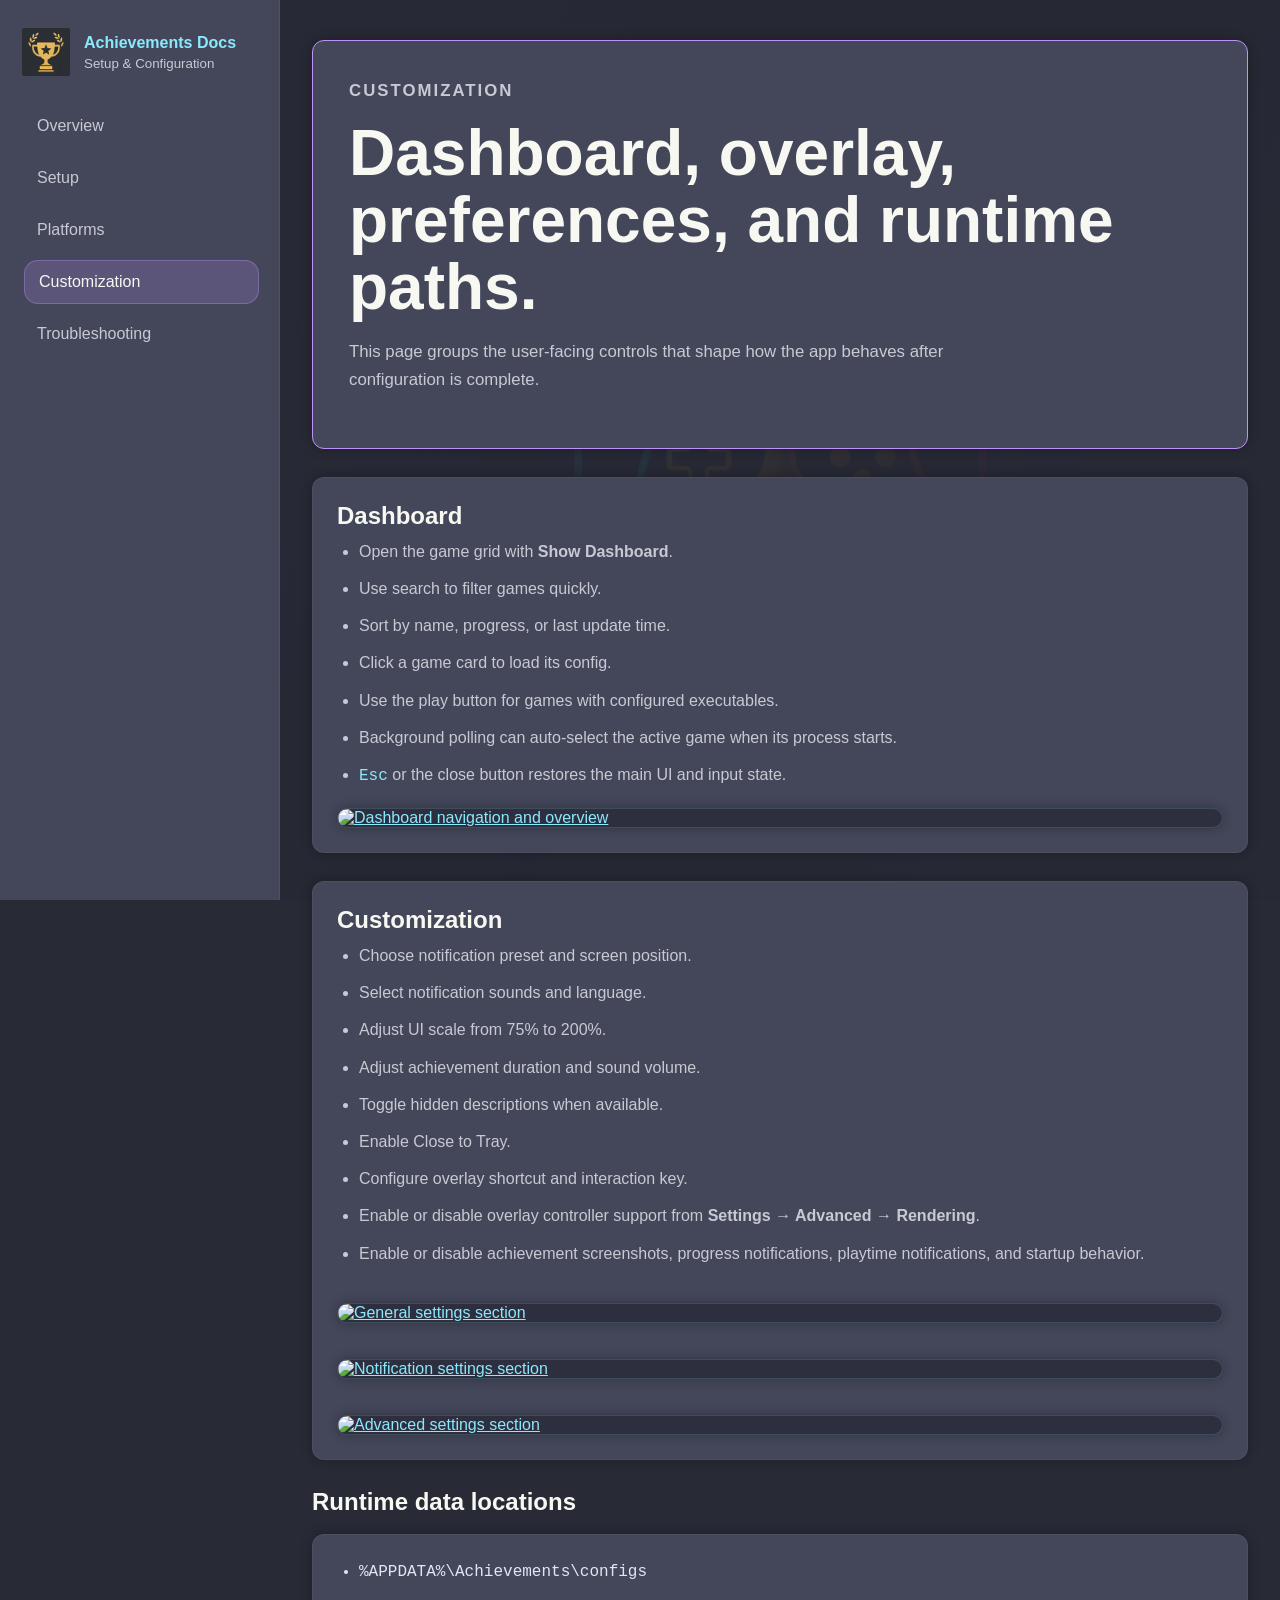
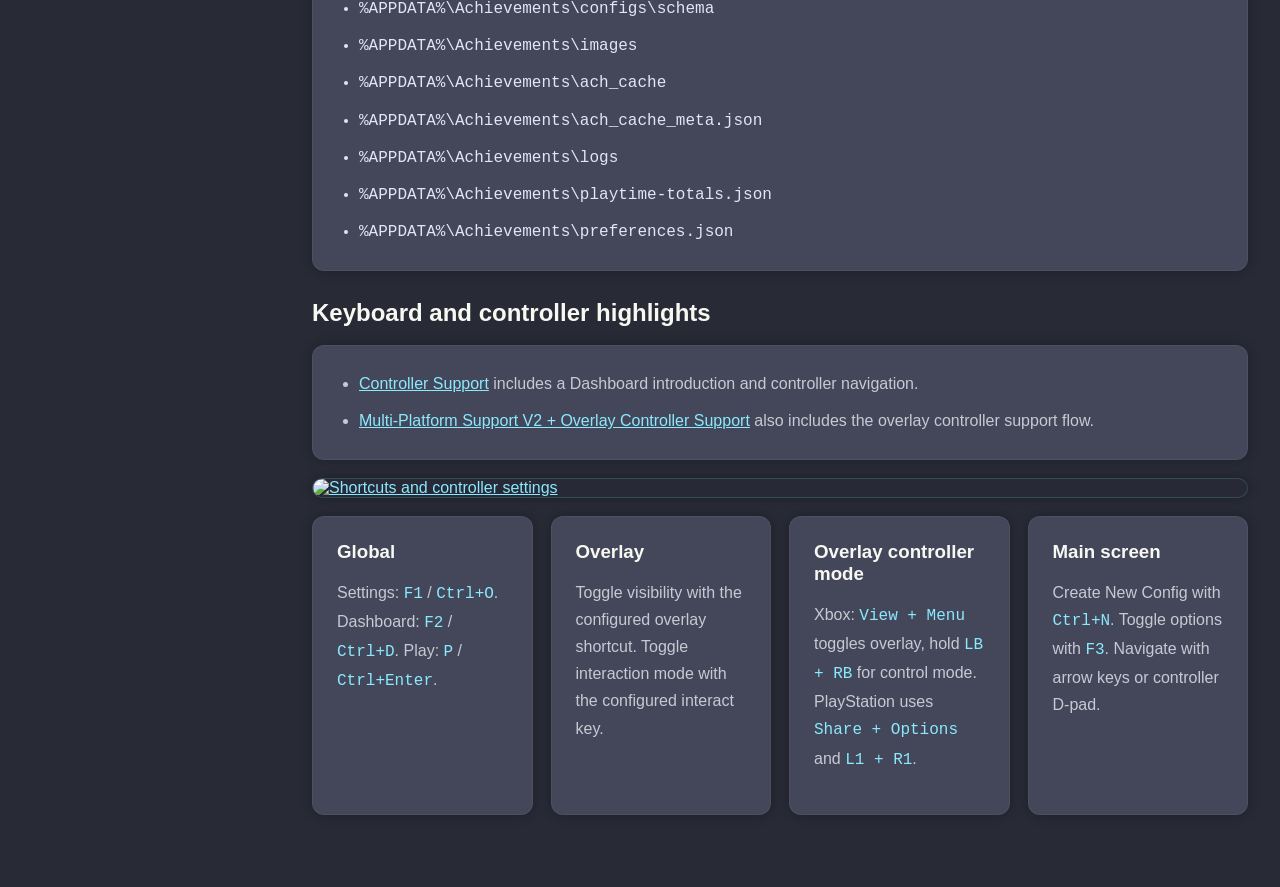
==== customization.html @ 75c49471 "Initial commit" ====
<!DOCTYPE html>
<html lang="en">
  <head>
    <meta charset="UTF-8" />
    <meta name="viewport" content="width=device-width, initial-scale=1.0" />
    <title>Customization | Achievements Docs</title>
    <link rel="stylesheet" href="assets/style.css" />
    <script defer src="assets/app.js"></script>
  </head>
  <body data-page="customization">
    <div class="site-shell">
      <aside class="sidebar">
        <a class="brand" href="index.html">
          <span class="brand-mark">A</span>
          <span>
            <strong>Achievements Docs</strong>
            <small>Setup &amp; Configuration</small>
          </span>
        </a>
        <nav class="nav" data-nav>
          <a href="index.html" data-nav-id="home">Overview</a>
          <a href="setup.html" data-nav-id="setup">Setup</a>
          <a href="platforms.html" data-nav-id="platforms">Platforms</a>
          <a href="customization.html" data-nav-id="customization"
            >Customization</a
          >
          <a href="troubleshooting.html" data-nav-id="troubleshooting"
            >Troubleshooting</a
          >
        </nav>
      </aside>

      <main class="content">
        <section class="page-head">
          <p class="eyebrow">Customization</p>
          <h1>Dashboard, overlay, preferences, and runtime paths.</h1>
          <p>
            This page groups the user-facing controls that shape how the app
            behaves after configuration is complete.
          </p>
        </section>

        <section class="section">
          <article class="panel">
            <h2>Dashboard</h2>
            <ul class="clean-list">
              <li>Open the game grid with <strong>Show Dashboard</strong>.</li>
              <li>Use search to filter games quickly.</li>
              <li>Sort by name, progress, or last update time.</li>
              <li>Click a game card to load its config.</li>
              <li>
                Use the play button for games with configured executables.
              </li>
              <li>
                Background polling can auto-select the active game when its
                process starts.
              </li>
              <li>
                <code>Esc</code> or the close button restores the main UI and
                input state.
              </li>
            </ul>
            <div class="media-frame">
              <a
                class="media-link"
                href="images/Dashboard.gif"
                target="_blank"
                rel="noopener noreferrer"
              >
                <img
                  src="images/Dashboard.gif"
                  alt="Dashboard navigation and overview"
                  loading="lazy"
                />
              </a>
            </div>
          </article>
        </section>

        <section class="section">
          <article class="panel">
            <h2>Customization</h2>
            <ul class="clean-list">
              <li>Choose notification preset and screen position.</li>
              <li>Select notification sounds and language.</li>
              <li>Adjust UI scale from 75% to 200%.</li>
              <li>Adjust achievement duration and sound volume.</li>
              <li>Toggle hidden descriptions when available.</li>
              <li>Enable Close to Tray.</li>
              <li>Configure overlay shortcut and interaction key.</li>
              <li>
                Enable or disable overlay controller support from
                <strong>Settings → Advanced → Rendering</strong>.
              </li>
              <li>
                Enable or disable achievement screenshots, progress
                notifications, playtime notifications, and startup behavior.
              </li>
            </ul>
            <div class="media-stack">
              <div class="media-frame">
                <a
                  class="media-link"
                  href="images/Settings - General.gif"
                  target="_blank"
                  rel="noopener noreferrer"
                >
                  <img
                    src="images/Settings - General.gif"
                    alt="General settings section"
                    loading="lazy"
                  />
                </a>
              </div>
              <div class="media-frame">
                <a
                  class="media-link"
                  href="images/Settings - Notification.gif"
                  target="_blank"
                  rel="noopener noreferrer"
                >
                  <img
                    src="images/Settings - Notification.gif"
                    alt="Notification settings section"
                    loading="lazy"
                  />
                </a>
              </div>
              <div class="media-frame">
                <a
                  class="media-link"
                  href="images/Settings - Advanced.gif"
                  target="_blank"
                  rel="noopener noreferrer"
                >
                  <img
                    src="images/Settings - Advanced.gif"
                    alt="Advanced settings section"
                    loading="lazy"
                  />
                </a>
              </div>
            </div>
          </article>
        </section>

        <section class="section">
          <div class="section-head">
            <h2>Runtime data locations</h2>
          </div>
          <div class="panel">
            <ul class="clean-list mono-list">
              <li>%APPDATA%\Achievements\configs</li>
              <li>%APPDATA%\Achievements\configs\schema</li>
              <li>%APPDATA%\Achievements\images</li>
              <li>%APPDATA%\Achievements\ach_cache</li>
              <li>%APPDATA%\Achievements\ach_cache_meta.json</li>
              <li>%APPDATA%\Achievements\logs</li>
              <li>%APPDATA%\Achievements\playtime-totals.json</li>
              <li>%APPDATA%\Achievements\preferences.json</li>
            </ul>
          </div>
        </section>

        <section class="section">
          <div class="section-head">
            <h2>Keyboard and controller highlights</h2>
          </div>
          <div class="panel">
            <ul class="clean-list">
              <li>
                <a
                  href="https://youtu.be/fsqoKiMGLkw"
                  target="_blank"
                  rel="noopener noreferrer"
                  >Controller Support</a
                >
                includes a Dashboard introduction and controller navigation.
              </li>
              <li>
                <a
                  href="https://youtu.be/vDQ_4cNeIe8"
                  target="_blank"
                  rel="noopener noreferrer"
                  >Multi-Platform Support V2 + Overlay Controller Support</a
                >
                also includes the overlay controller support flow.
              </li>
            </ul>
          </div>
          <div class="media-frame">
            <a
              class="media-link"
              href="images/Settings - Shortcuts.gif"
              target="_blank"
              rel="noopener noreferrer"
            >
              <img
                src="images/Settings - Shortcuts.gif"
                alt="Shortcuts and controller settings"
                loading="lazy"
              />
            </a>
          </div>
          <div class="card-grid">
            <article class="card">
              <h3>Global</h3>
              <p>
                Settings: <code>F1</code> / <code>Ctrl+O</code>. Dashboard:
                <code>F2</code> / <code>Ctrl+D</code>. Play:
                <code>P</code> / <code>Ctrl+Enter</code>.
              </p>
            </article>
            <article class="card">
              <h3>Overlay</h3>
              <p>
                Toggle visibility with the configured overlay shortcut. Toggle
                interaction mode with the configured interact key.
              </p>
            </article>
            <article class="card">
              <h3>Overlay controller mode</h3>
              <p>
                Xbox: <code>View + Menu</code> toggles overlay, hold
                <code>LB + RB</code> for control mode. PlayStation uses
                <code>Share + Options</code> and <code>L1 + R1</code>.
              </p>
            </article>
            <article class="card">
              <h3>Main screen</h3>
              <p>
                Create New Config with <code>Ctrl+N</code>. Toggle options with
                <code>F3</code>. Navigate with arrow keys or controller D-pad.
              </p>
            </article>
          </div>
        </section>
      </main>
    </div>
  </body>
</html>
---- assets/style.css ----
:root {
  --dracula-background: #282a36;
  --dracula-current-line: #44475a;
  --dracula-foreground: #f8f8f2;
  --dracula-comment: #6272a4;
  --dracula-cyan: #8be9fd;
  --dracula-green: #50fa7b;
  --dracula-orange: #ffb86c;
  --dracula-pink: #ff79c6;
  --dracula-purple: #bd93f9;
  --dracula-red: #ff5555;
  --dracula-yellow: #f1fa8c;
  --bg: var(--dracula-background);
  --bg-elevated: var(--dracula-current-line);
  --bg-soft: #36394b;
  --line: rgba(189, 147, 249, 0.3);
  --text: var(--dracula-foreground);
  --muted: #c7c9d3;
  --accent: var(--dracula-purple);
  --accent-strong: var(--dracula-pink);
  --accent-soft: rgba(189, 147, 249, 0.16);
  --blue-soft: rgba(139, 233, 253, 0.12);
  --shadow: 0 0 12px rgba(0, 0, 0, 0.3);
  --radius-lg: 24px;
  --radius-md: 18px;
  --radius-sm: 12px;
  --max: 1200px;
  --sidebar: 280px;
  --font:
    "Segoe UI", "Inter", "Helvetica Neue", Helvetica, Arial, sans-serif;
}

* {
  box-sizing: border-box;
}

html {
  scroll-behavior: smooth;
}

body {
  position: relative;
  margin: 0;
  font-family: var(--font);
  color: var(--text);
  background-color: var(--dracula-background);
  overflow-x: hidden;
}

body::before {
  content: "";
  position: fixed;
  top: 0;
  right: 0;
  bottom: 0;
  left: var(--sidebar);
  background:
    linear-gradient(
      115deg,
      rgba(40, 42, 54, 0.9) 18%,
      rgba(40, 42, 54, 0.7) 46%,
      rgba(40, 42, 54, 0.94) 82%
    ),
    url("../Achievements.png");
  background-repeat: no-repeat;
  background-size: cover, cover;
  background-position: center, center;
  opacity: 0.16;
  pointer-events: none;
  z-index: 0;
}

a {
  color: var(--dracula-cyan);
}

code,
pre {
  font-family: Consolas, "Cascadia Code", "Courier New", monospace;
}

.site-shell {
  position: relative;
  z-index: 1;
  display: grid;
  grid-template-columns: var(--sidebar) minmax(0, 1fr);
  min-height: 100vh;
}

.sidebar {
  position: sticky;
  top: 0;
  height: 100vh;
  padding: 28px 22px;
  border-right: 1px solid rgba(255, 255, 255, 0.06);
  background: var(--dracula-current-line);
}

.brand {
  display: flex;
  gap: 14px;
  align-items: center;
  text-decoration: none;
  margin-bottom: 28px;
}

.brand strong,
.brand small {
  display: block;
}

.brand small {
  color: var(--muted);
  margin-top: 4px;
}

.brand-mark {
  display: grid;
  place-items: center;
  width: 48px;
  height: 48px;
  border-radius: 0;
  color: transparent;
  font-size: 0;
  background-color: transparent;
  background-image: url("../icon.ico");
  background-repeat: no-repeat;
  background-position: center;
  background-size: 100% 100%;
  box-shadow: none;
  overflow: hidden;
}

.nav {
  display: grid;
  gap: 8px;
}

.nav a {
  text-decoration: none;
  color: var(--muted);
  border: 1px solid transparent;
  border-radius: 14px;
  padding: 12px 14px;
  transition:
    color 140ms ease,
    background 140ms ease,
    border-color 140ms ease,
    transform 140ms ease;
}

.nav a:hover,
.nav a.is-active {
  color: var(--text);
  background: rgba(189, 147, 249, 0.2);
  border-color: rgba(189, 147, 249, 0.34);
  transform: translateX(2px);
}

.content {
  width: min(100%, var(--max));
  padding: 40px 32px 72px;
  margin: 0 auto;
}

body[data-page="home"] .content {
  display: flex;
  flex-direction: column;
  justify-content: center;
  min-height: 100vh;
}

body[data-page="home"] .hero,
body[data-page="home"] .section {
  width: min(100%, 940px);
  margin-left: auto;
  margin-right: auto;
}

body[data-page="home"] .section {
  margin-top: 24px;
}

.hero,
.page-head {
  border: 1px solid var(--dracula-purple);
  border-radius: 12px;
  padding: 36px;
  background-color: var(--dracula-current-line);
  box-shadow: var(--shadow);
}

.hero h1,
.page-head h1 {
  font-size: clamp(2.2rem, 5vw, 4rem);
  line-height: 1.05;
  margin: 0 0 16px;
}

.hero-copy,
.page-head p {
  max-width: 70ch;
  color: var(--muted);
  font-size: 1.05rem;
  line-height: 1.7;
}

.eyebrow {
  margin: 0 0 14px;
  text-transform: uppercase;
  letter-spacing: 0.12em;
  font-size: 0.78rem;
  color: var(--dracula-cyan);
  font-weight: 700;
}

.section {
  margin-top: 28px;
}

.section-head {
  margin-bottom: 18px;
}

.section-head h2,
.panel h2,
.card h3 {
  margin: 0 0 8px;
}

.subsection-head {
  margin: 22px 0 14px;
}

.subsection-head h3 {
  margin: 0 0 6px;
  color: var(--dracula-foreground);
}

.subsection-head p {
  margin: 0;
  color: var(--muted);
  line-height: 1.7;
}

.section-head p,
.panel p,
.card p,
.panel li,
.card li {
  color: var(--muted);
  line-height: 1.7;
}

.card-grid,
.split {
  display: grid;
  gap: 18px;
}

.card-grid {
  grid-template-columns: repeat(auto-fit, minmax(220px, 1fr));
}

.split {
  grid-template-columns: repeat(auto-fit, minmax(300px, 1fr));
}

.card,
.panel {
  border: 1px solid rgba(255, 255, 255, 0.05);
  border-radius: 12px;
  padding: 24px;
  background-color: var(--dracula-current-line);
  box-shadow: var(--shadow);
}

.card a {
  display: inline-block;
  margin-top: 10px;
  color: var(--dracula-cyan);
  text-decoration: none;
  font-weight: 700;
}

.card-link {
  display: flex;
  flex-direction: column;
  min-height: 100%;
  text-decoration: none;
  color: inherit;
  transition:
    transform 160ms ease,
    border-color 160ms ease,
    box-shadow 160ms ease,
    background-color 160ms ease;
}

.card-link p {
  color: var(--muted);
}

.card-link .card-cta {
  margin-top: auto;
  padding-top: 10px;
  color: var(--dracula-cyan);
  font-weight: 700;
}

.card-link:hover {
  transform: translateY(-3px);
  border-color: rgba(139, 233, 253, 0.28);
  background-color: #4b4f66;
  box-shadow:
    0 0 0 1px rgba(139, 233, 253, 0.1),
    0 0 24px rgba(189, 147, 249, 0.26),
    0 0 42px rgba(139, 233, 253, 0.14);
}

.card-link:hover .card-cta {
  color: var(--dracula-yellow);
}

.anchor-target {
  scroll-margin-top: 28px;
}

.media-frame {
  margin-top: 18px;
  border: 1px solid rgba(139, 233, 253, 0.16);
  border-radius: 12px;
  overflow: hidden;
  background: rgba(40, 42, 54, 0.78);
  box-shadow: var(--shadow);
}

.media-link {
  display: block;
}

.media-frame img {
  display: block;
  width: 100%;
  height: auto;
}

.media-frame + .card-grid {
  margin-top: 18px;
}

.media-stack {
  display: grid;
  gap: 18px;
  margin-top: 18px;
}

.steps,
.clean-list {
  margin: 0;
  padding-left: 22px;
}

.steps li + li,
.clean-list li + li {
  margin-top: 10px;
}

.compact-columns {
  margin: 0;
  padding-left: 20px;
  columns: 2 260px;
  gap: 28px;
}

.compact-columns li {
  margin-bottom: 8px;
  color: var(--muted);
}

.mono-list li {
  font-family: Consolas, "Cascadia Code", "Courier New", monospace;
  color: #dfe7f3;
}

.note {
  margin-top: 14px;
  padding: 14px 16px;
  border-left: 3px solid var(--dracula-orange);
  border-radius: 10px;
  background: rgba(255, 184, 108, 0.1);
}

pre {
  overflow-x: auto;
  padding: 18px;
  border-radius: 8px;
  background: var(--dracula-background);
  border: 1px solid var(--dracula-comment);
  color: var(--dracula-foreground);
}

.page-head,
.section-head h2,
.panel h2,
.card h3 {
  color: var(--dracula-foreground);
}

.page-head code,
.panel code,
.card code,
.section code,
pre code {
  color: var(--dracula-cyan);
}

.nav a:focus-visible {
  outline: 2px solid var(--dracula-cyan);
  outline-offset: 2px;
}

@media (max-width: 960px) {
  body::before {
    left: 0;
    background-size: cover, cover;
    background-position: center, center;
    opacity: 0.14;
  }

  .site-shell {
    grid-template-columns: 1fr;
  }

  .sidebar {
    position: static;
    height: auto;
    border-right: 0;
    border-bottom: 1px solid rgba(255, 255, 255, 0.06);
  }

  .nav {
    display: grid;
  }

  .content {
    padding: 24px 18px 56px;
  }

  body[data-page="home"] .content {
    min-height: auto;
    justify-content: flex-start;
  }

  .hero,
  .page-head,
  .card,
  .panel {
    padding: 22px;
  }

  .compact-columns {
    columns: 1;
  }
}
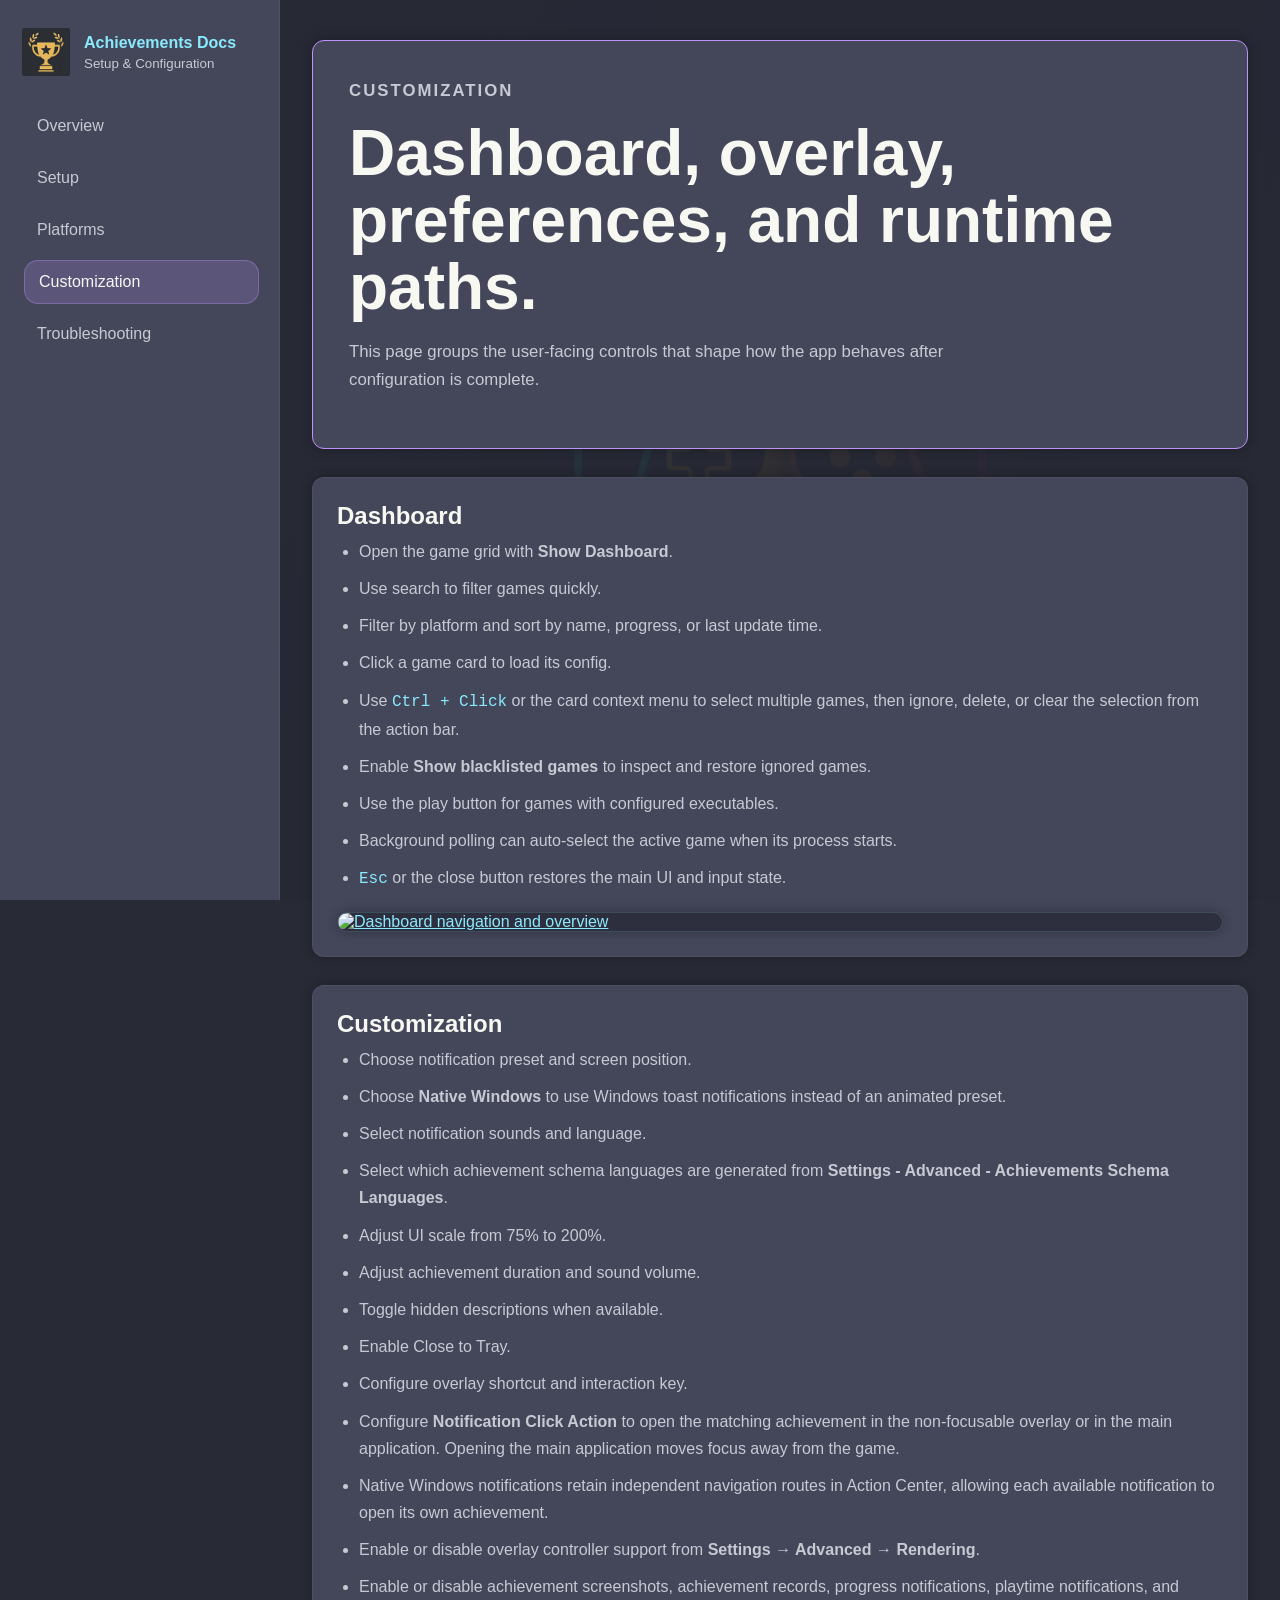
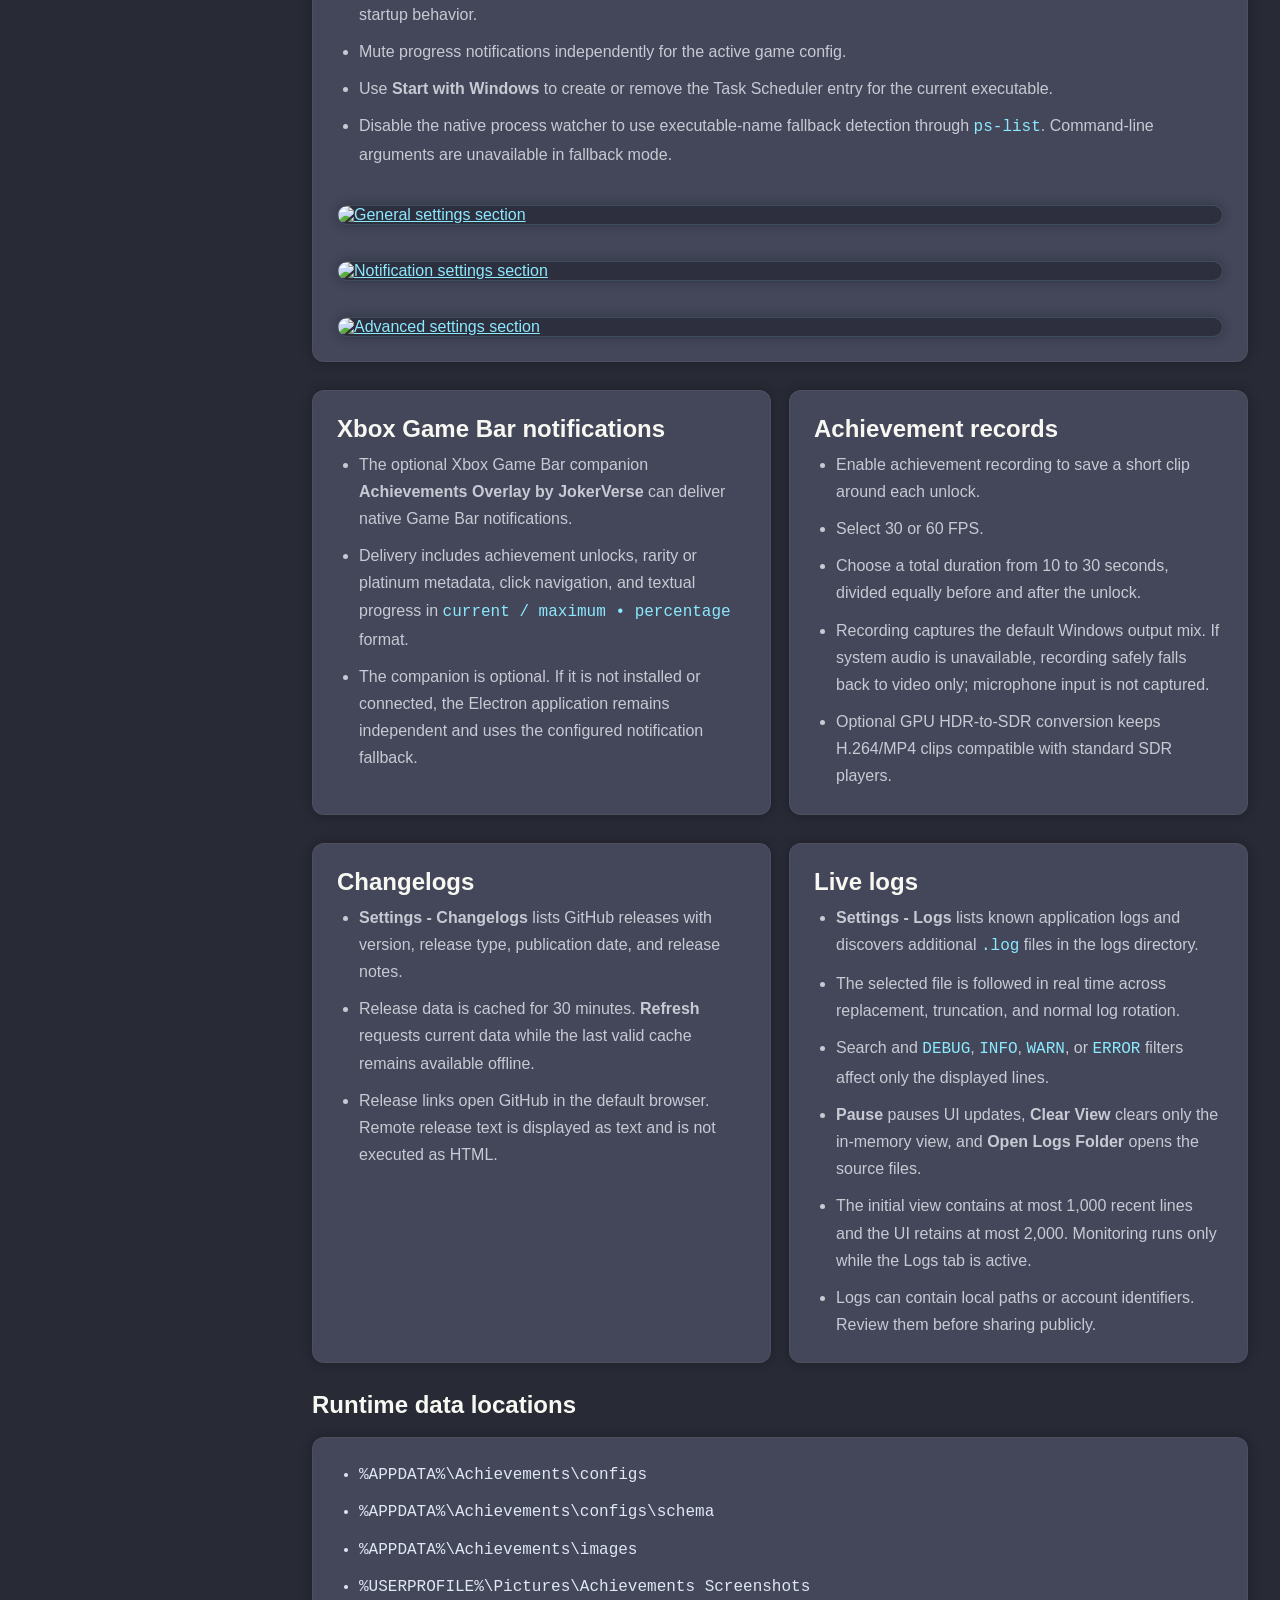
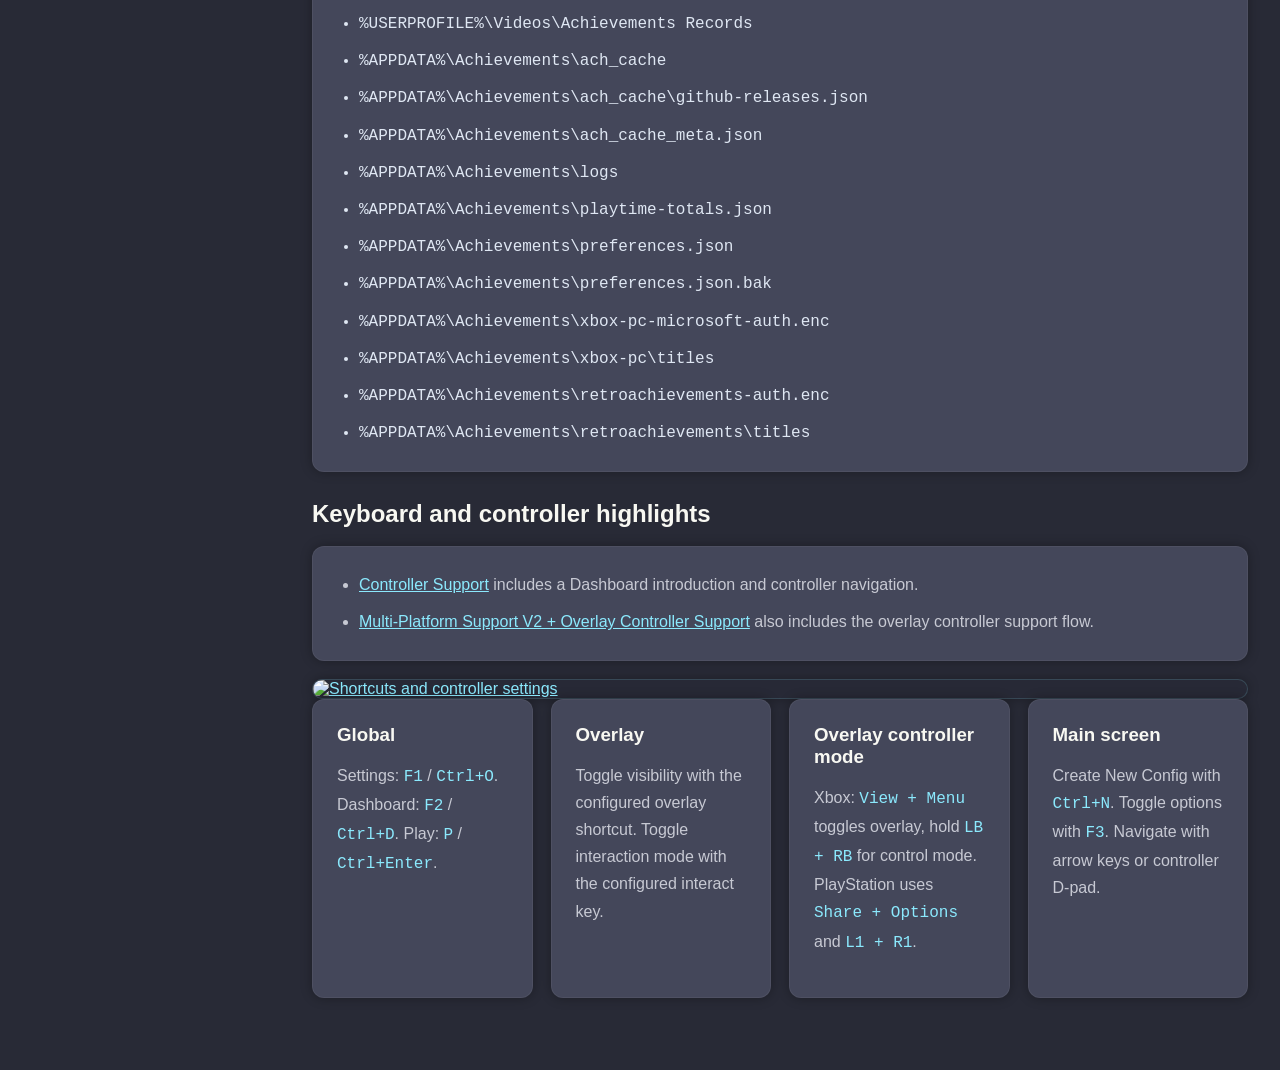
==== commit 462d1443: "- Update steps with Achievement Enabler by Roschach96" ====
--- a/customization.html
+++ b/customization.html
@@ -1,4 +1,4 @@
-<!DOCTYPE html>
+<!doctype html>
 <html lang="en">
   <head>
     <meta charset="UTF-8" />
@@ -46,8 +46,20 @@
             <ul class="clean-list">
               <li>Open the game grid with <strong>Show Dashboard</strong>.</li>
               <li>Use search to filter games quickly.</li>
-              <li>Sort by name, progress, or last update time.</li>
+              <li>
+                Filter by platform and sort by name, progress, or last update
+                time.
+              </li>
               <li>Click a game card to load its config.</li>
+              <li>
+                Use <code>Ctrl + Click</code> or the card context menu to select
+                multiple games, then ignore, delete, or clear the selection from
+                the action bar.
+              </li>
+              <li>
+                Enable <strong>Show blacklisted games</strong> to inspect and
+                restore ignored games.
+              </li>
               <li>
                 Use the play button for games with configured executables.
               </li>
@@ -63,12 +75,12 @@
             <div class="media-frame">
               <a
                 class="media-link"
-                href="images/Dashboard.gif"
+                href="https://github.com/PSerban93/Achievements-Docs/releases/download/v1.0/Dashboard.gif"
                 target="_blank"
                 rel="noopener noreferrer"
               >
                 <img
-                  src="images/Dashboard.gif"
+                  src="https://github.com/PSerban93/Achievements-Docs/releases/download/v1.0/Dashboard.gif"
                   alt="Dashboard navigation and overview"
                   loading="lazy"
                 />
@@ -82,31 +94,66 @@
             <h2>Customization</h2>
             <ul class="clean-list">
               <li>Choose notification preset and screen position.</li>
+              <li>
+                Choose <strong>Native Windows</strong> to use Windows toast
+                notifications instead of an animated preset.
+              </li>
               <li>Select notification sounds and language.</li>
+              <li>
+                Select which achievement schema languages are generated from
+                <strong
+                  >Settings - Advanced - Achievements Schema Languages</strong
+                >.
+              </li>
               <li>Adjust UI scale from 75% to 200%.</li>
               <li>Adjust achievement duration and sound volume.</li>
               <li>Toggle hidden descriptions when available.</li>
               <li>Enable Close to Tray.</li>
               <li>Configure overlay shortcut and interaction key.</li>
               <li>
+                Configure <strong>Notification Click Action</strong> to open the
+                matching achievement in the non-focusable overlay or in the main
+                application. Opening the main application moves focus away from
+                the game.
+              </li>
+              <li>
+                Native Windows notifications retain independent navigation
+                routes in Action Center, allowing each available notification
+                to open its own achievement.
+              </li>
+              <li>
                 Enable or disable overlay controller support from
                 <strong>Settings → Advanced → Rendering</strong>.
               </li>
               <li>
-                Enable or disable achievement screenshots, progress
-                notifications, playtime notifications, and startup behavior.
+                Enable or disable achievement screenshots, achievement records,
+                progress notifications, playtime notifications, and startup
+                behavior.
+              </li>
+              <li>
+                Mute progress notifications independently for the active game
+                config.
+              </li>
+              <li>
+                Use <strong>Start with Windows</strong> to create or remove the
+                Task Scheduler entry for the current executable.
+              </li>
+              <li>
+                Disable the native process watcher to use executable-name
+                fallback detection through <code>ps-list</code>. Command-line
+                arguments are unavailable in fallback mode.
               </li>
             </ul>
             <div class="media-stack">
               <div class="media-frame">
                 <a
                   class="media-link"
-                  href="images/Settings - General.gif"
+                  href="https://github.com/PSerban93/Achievements-Docs/releases/download/v1.0/Settings.-.General.gif"
                   target="_blank"
                   rel="noopener noreferrer"
                 >
                   <img
-                    src="images/Settings - General.gif"
+                    src="https://github.com/PSerban93/Achievements-Docs/releases/download/v1.0/Settings.-.General.gif"
                     alt="General settings section"
                     loading="lazy"
                   />
@@ -115,12 +162,12 @@
               <div class="media-frame">
                 <a
                   class="media-link"
-                  href="images/Settings - Notification.gif"
+                  href="https://github.com/PSerban93/Achievements-Docs/releases/download/v1.0/Settings.-.Notification.gif"
                   target="_blank"
                   rel="noopener noreferrer"
                 >
                   <img
-                    src="images/Settings - Notification.gif"
+                    src="https://github.com/PSerban93/Achievements-Docs/releases/download/v1.0/Settings.-.Notification.gif"
                     alt="Notification settings section"
                     loading="lazy"
                   />
@@ -129,12 +176,12 @@
               <div class="media-frame">
                 <a
                   class="media-link"
-                  href="images/Settings - Advanced.gif"
+                  href="https://github.com/PSerban93/Achievements-Docs/releases/download/v1.0/Settings.-.Advanced.gif"
                   target="_blank"
                   rel="noopener noreferrer"
                 >
                   <img
-                    src="images/Settings - Advanced.gif"
+                    src="https://github.com/PSerban93/Achievements-Docs/releases/download/v1.0/Settings.-.Advanced.gif"
                     alt="Advanced settings section"
                     loading="lazy"
                   />
@@ -144,6 +191,108 @@
           </article>
         </section>
 
+        <section class="section split">
+          <article class="panel">
+            <h2>Xbox Game Bar notifications</h2>
+            <ul class="clean-list">
+              <li>
+                The optional Xbox Game Bar companion
+                <strong>Achievements Overlay by JokerVerse</strong> can deliver
+                native Game Bar notifications.
+              </li>
+              <li>
+                Delivery includes achievement unlocks, rarity or platinum
+                metadata, click navigation, and textual progress in
+                <code>current / maximum • percentage</code> format.
+              </li>
+              <li>
+                The companion is optional. If it is not installed or connected,
+                the Electron application remains independent and uses the
+                configured notification fallback.
+              </li>
+            </ul>
+          </article>
+
+          <article class="panel">
+            <h2>Achievement records</h2>
+            <ul class="clean-list">
+              <li>
+                Enable achievement recording to save a short clip around each
+                unlock.
+              </li>
+              <li>Select 30 or 60 FPS.</li>
+              <li>
+                Choose a total duration from 10 to 30 seconds, divided equally
+                before and after the unlock.
+              </li>
+              <li>
+                Recording captures the default Windows output mix. If system
+                audio is unavailable, recording safely falls back to video only;
+                microphone input is not captured.
+              </li>
+              <li>
+                Optional GPU HDR-to-SDR conversion keeps H.264/MP4 clips
+                compatible with standard SDR players.
+              </li>
+            </ul>
+          </article>
+        </section>
+
+        <section class="section split">
+          <article class="panel">
+            <h2>Changelogs</h2>
+            <ul class="clean-list">
+              <li>
+                <strong>Settings - Changelogs</strong> lists GitHub releases
+                with version, release type, publication date, and release notes.
+              </li>
+              <li>
+                Release data is cached for 30 minutes. <strong>Refresh</strong>
+                requests current data while the last valid cache remains
+                available offline.
+              </li>
+              <li>
+                Release links open GitHub in the default browser. Remote release
+                text is displayed as text and is not executed as HTML.
+              </li>
+            </ul>
+          </article>
+
+          <article class="panel">
+            <h2>Live logs</h2>
+            <ul class="clean-list">
+              <li>
+                <strong>Settings - Logs</strong> lists known application logs
+                and discovers additional <code>.log</code> files in the logs
+                directory.
+              </li>
+              <li>
+                The selected file is followed in real time across replacement,
+                truncation, and normal log rotation.
+              </li>
+              <li>
+                Search and <code>DEBUG</code>, <code>INFO</code>,
+                <code>WARN</code>, or <code>ERROR</code> filters affect only the
+                displayed lines.
+              </li>
+              <li>
+                <strong>Pause</strong> pauses UI updates,
+                <strong>Clear View</strong> clears only the in-memory view, and
+                <strong>Open Logs Folder</strong> opens the source files.
+              </li>
+              <li>
+                The initial view contains at most 1,000 recent lines and the UI
+                retains at most 2,000. Monitoring runs only while the Logs tab is
+                active.
+              </li>
+              <li>
+                Logs can contain local paths or account identifiers. Review them
+                before sharing publicly.
+              </li>
+            </ul>
+          </article>
+        </section>
+
         <section class="section">
           <div class="section-head">
             <h2>Runtime data locations</h2>
@@ -153,11 +302,19 @@
               <li>%APPDATA%\Achievements\configs</li>
               <li>%APPDATA%\Achievements\configs\schema</li>
               <li>%APPDATA%\Achievements\images</li>
+              <li>%USERPROFILE%\Pictures\Achievements Screenshots</li>
+              <li>%USERPROFILE%\Videos\Achievements Records</li>
               <li>%APPDATA%\Achievements\ach_cache</li>
+              <li>%APPDATA%\Achievements\ach_cache\github-releases.json</li>
               <li>%APPDATA%\Achievements\ach_cache_meta.json</li>
               <li>%APPDATA%\Achievements\logs</li>
               <li>%APPDATA%\Achievements\playtime-totals.json</li>
               <li>%APPDATA%\Achievements\preferences.json</li>
+              <li>%APPDATA%\Achievements\preferences.json.bak</li>
+              <li>%APPDATA%\Achievements\xbox-pc-microsoft-auth.enc</li>
+              <li>%APPDATA%\Achievements\xbox-pc\titles</li>
+              <li>%APPDATA%\Achievements\retroachievements-auth.enc</li>
+              <li>%APPDATA%\Achievements\retroachievements\titles</li>
             </ul>
           </div>
         </section>
@@ -191,12 +348,12 @@
           <div class="media-frame">
             <a
               class="media-link"
-              href="images/Settings - Shortcuts.gif"
+              href="https://github.com/PSerban93/Achievements-Docs/releases/download/v1.0/Settings.-.Shortcuts.gif"
               target="_blank"
               rel="noopener noreferrer"
             >
               <img
-                src="images/Settings - Shortcuts.gif"
+                src="https://github.com/PSerban93/Achievements-Docs/releases/download/v1.0/Settings.-.Shortcuts.gif"
                 alt="Shortcuts and controller settings"
                 loading="lazy"
               />
@@ -207,8 +364,8 @@
               <h3>Global</h3>
               <p>
                 Settings: <code>F1</code> / <code>Ctrl+O</code>. Dashboard:
-                <code>F2</code> / <code>Ctrl+D</code>. Play:
-                <code>P</code> / <code>Ctrl+Enter</code>.
+                <code>F2</code> / <code>Ctrl+D</code>. Play: <code>P</code> /
+                <code>Ctrl+Enter</code>.
               </p>
             </article>
             <article class="card">
--- a/assets/style.css
+++ b/assets/style.css
@@ -26,8 +26,7 @@
   --radius-sm: 12px;
   --max: 1200px;
   --sidebar: 280px;
-  --font:
-    "Segoe UI", "Inter", "Helvetica Neue", Helvetica, Arial, sans-serif;
+  --font: "Segoe UI", "Inter", "Helvetica Neue", Helvetica, Arial, sans-serif;
 }
 
 * {
@@ -344,8 +343,9 @@
   height: auto;
 }
 
-.media-frame + .card-grid {
-  margin-top: 18px;
+.media-frame--small {
+  max-width: 500px;
+  margin: 18px auto;
 }
 
 .media-stack {
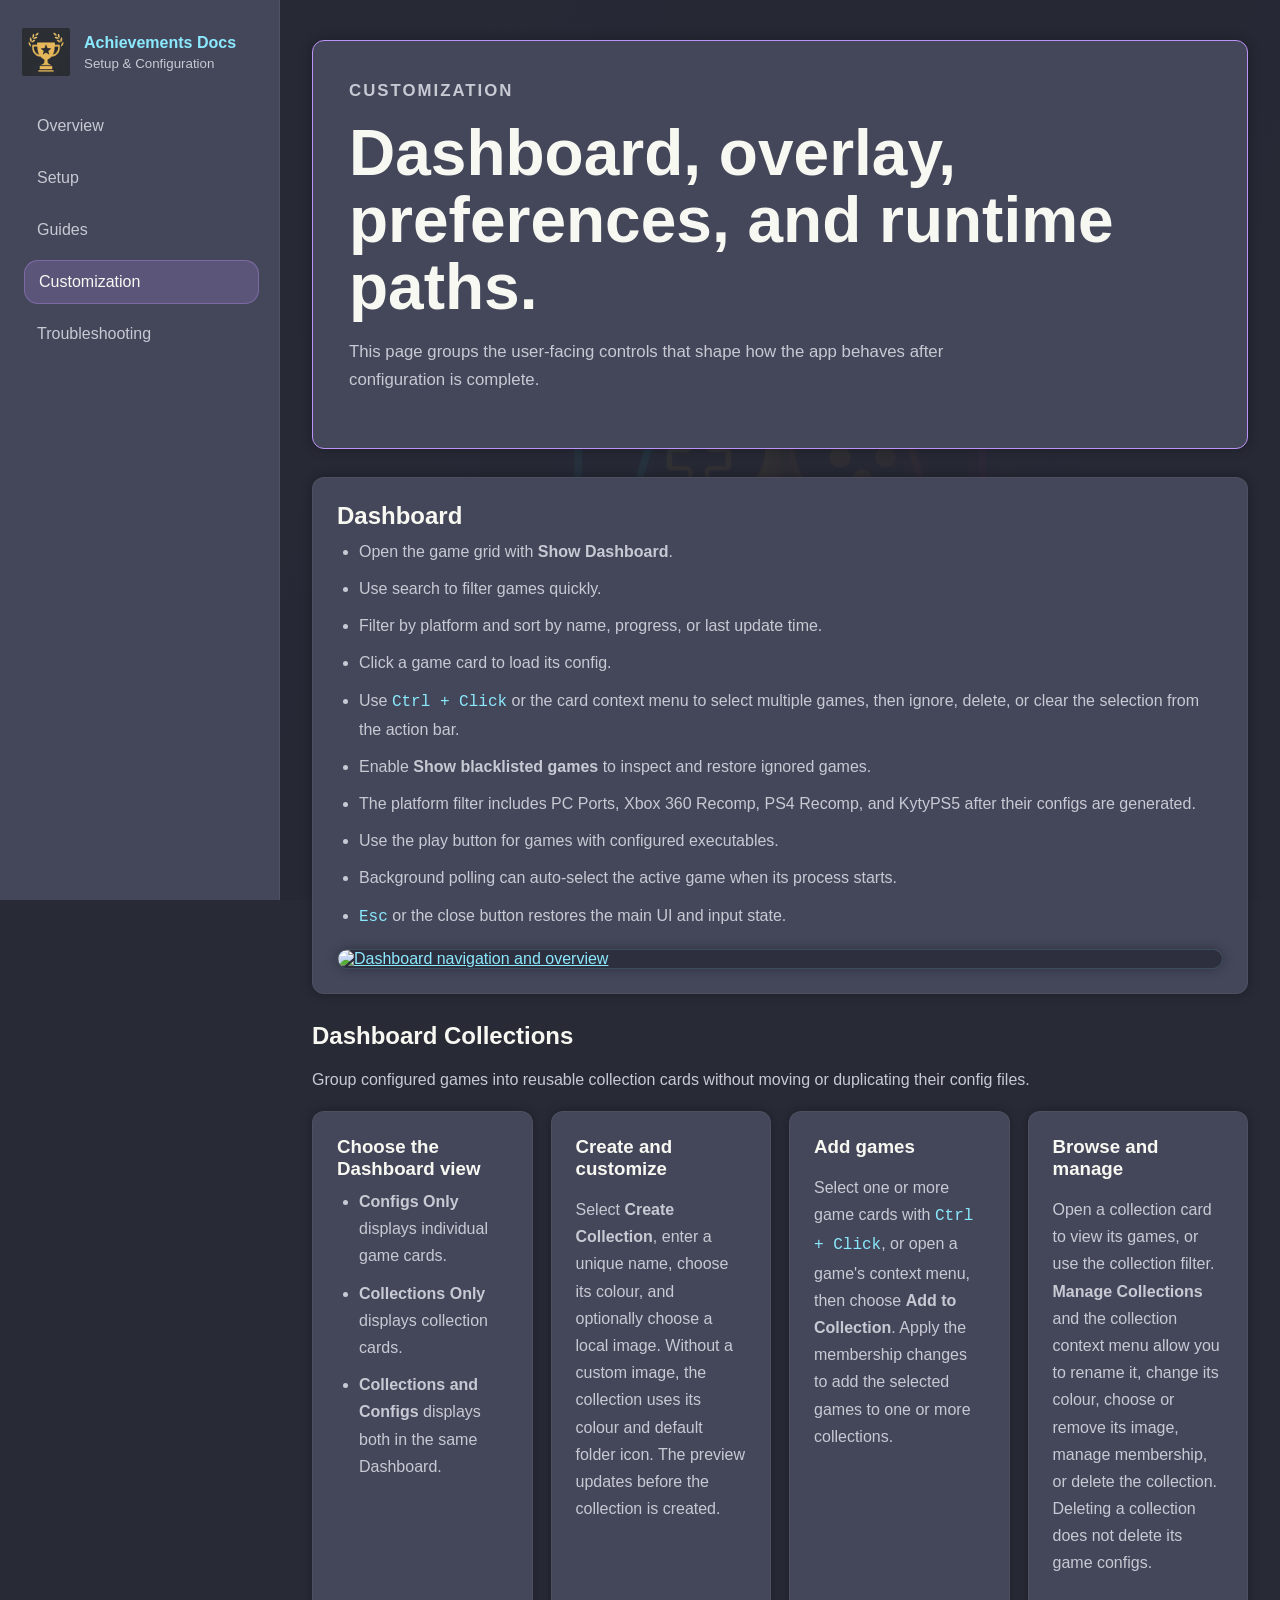
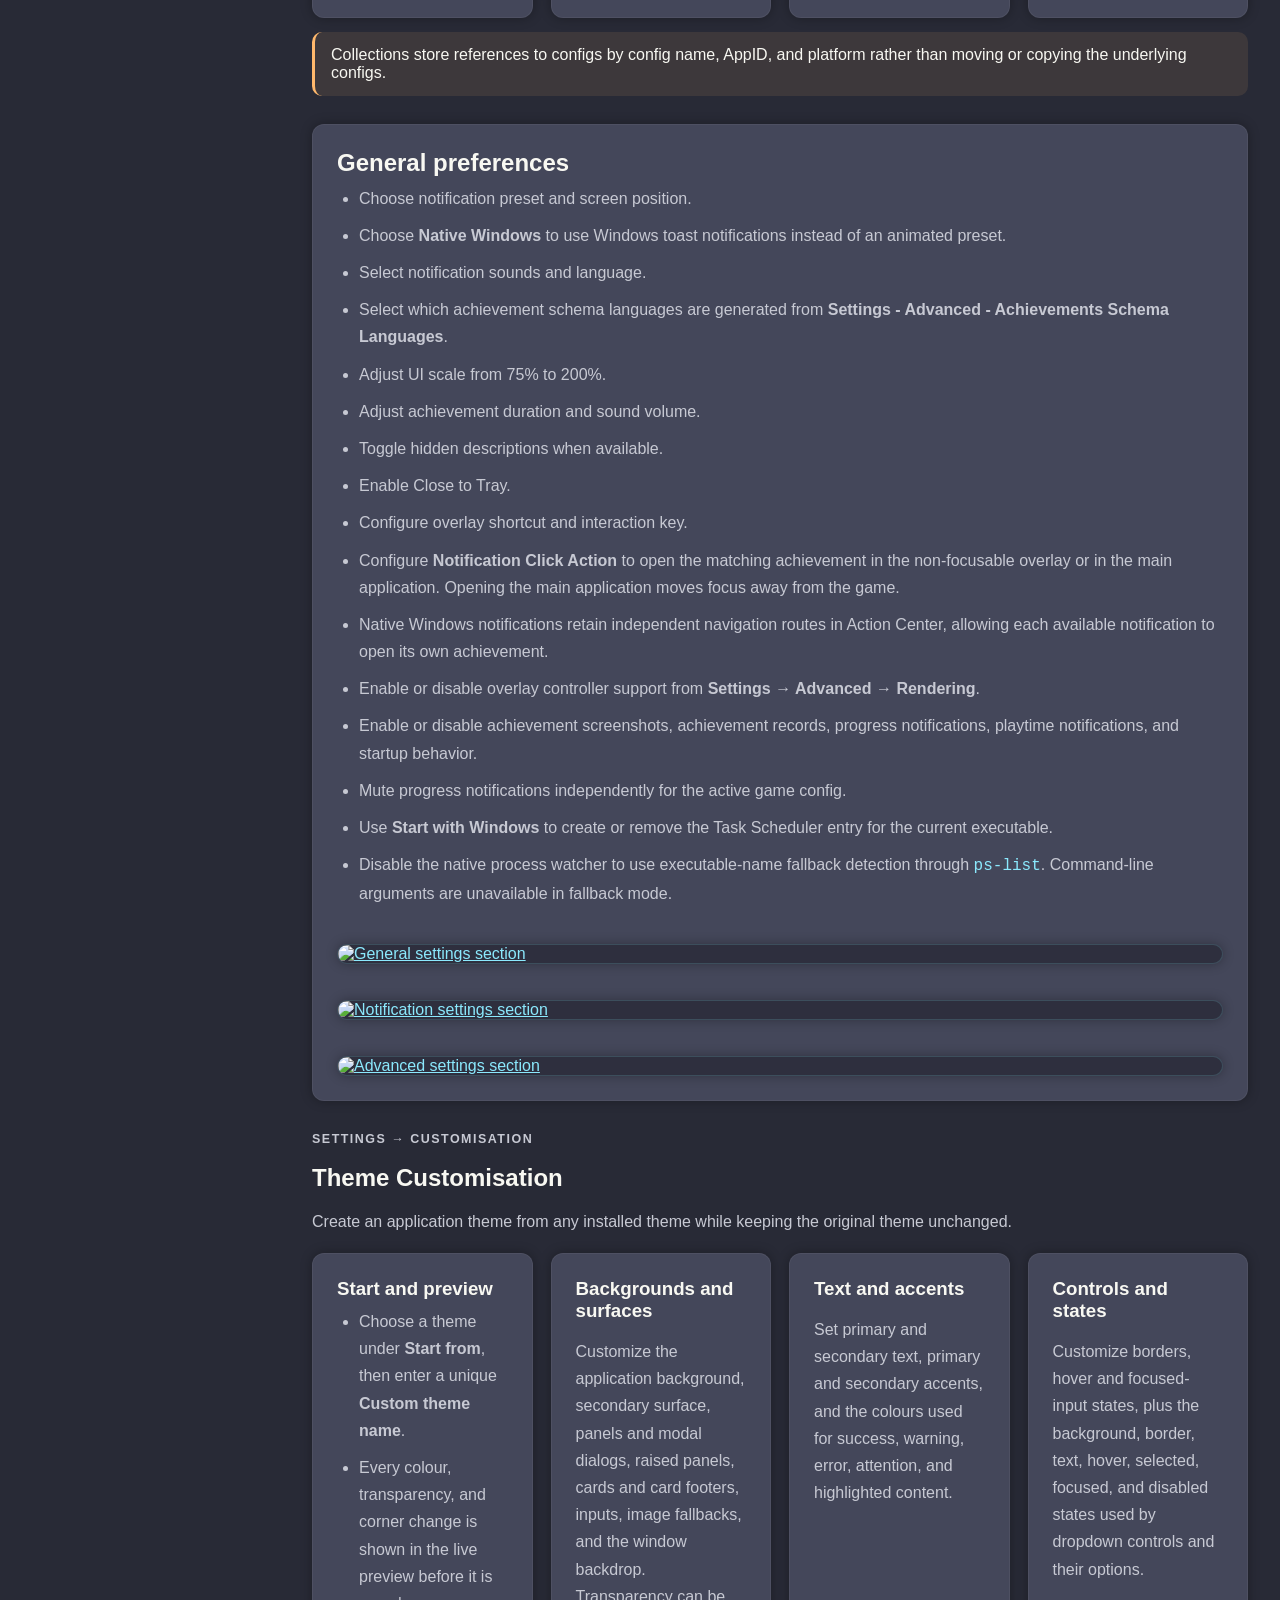
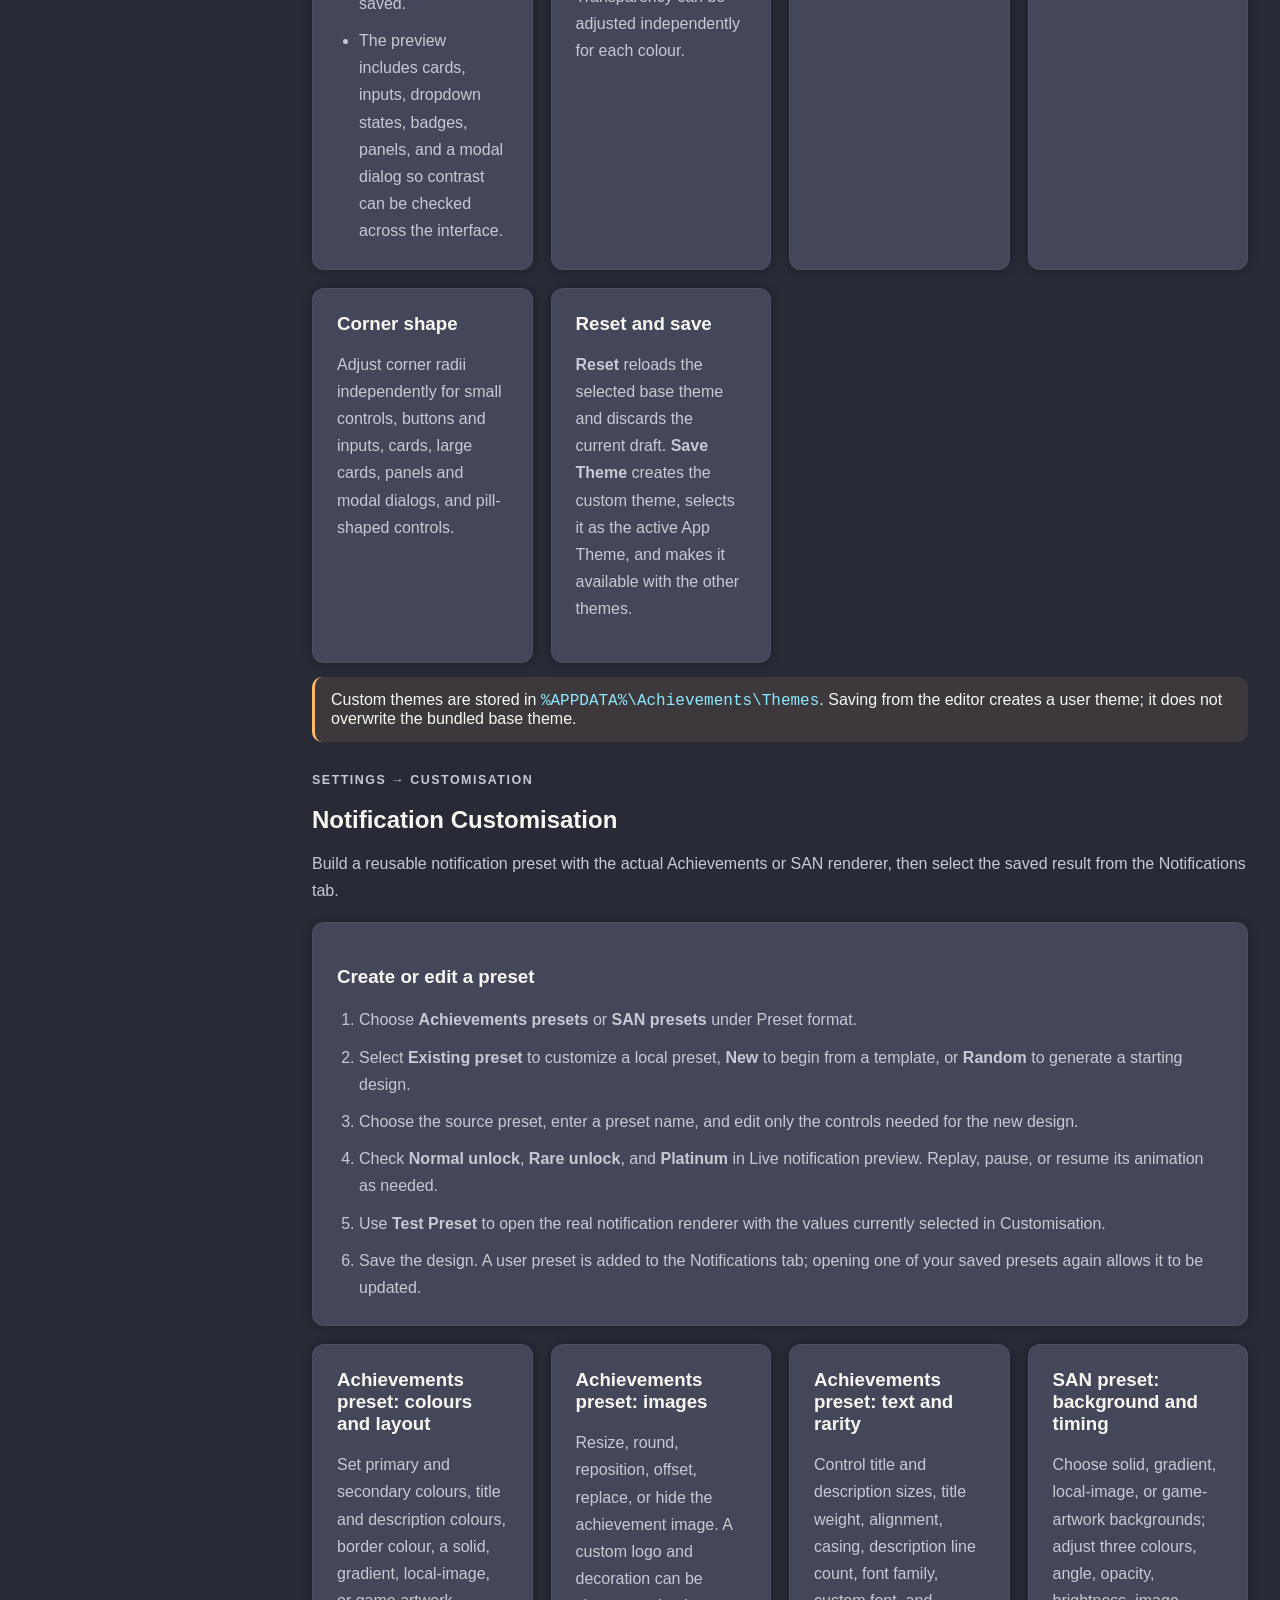
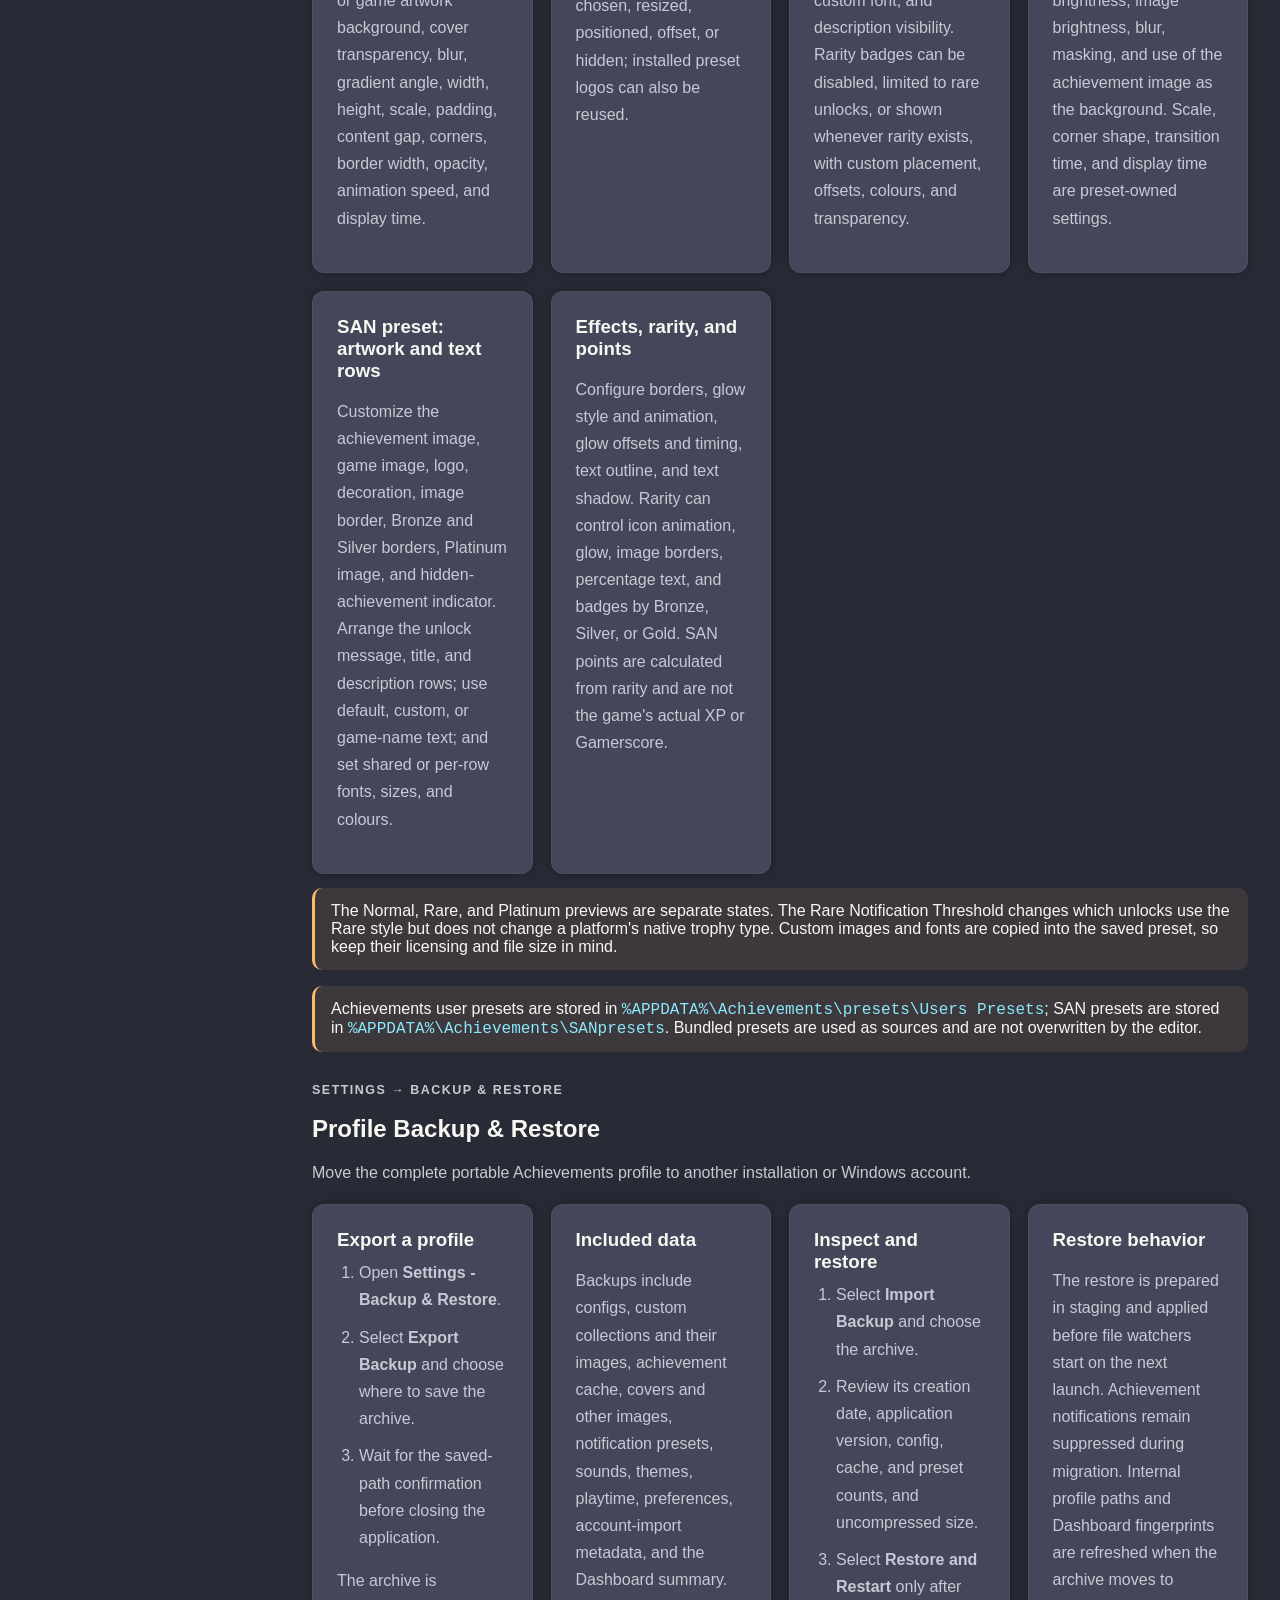
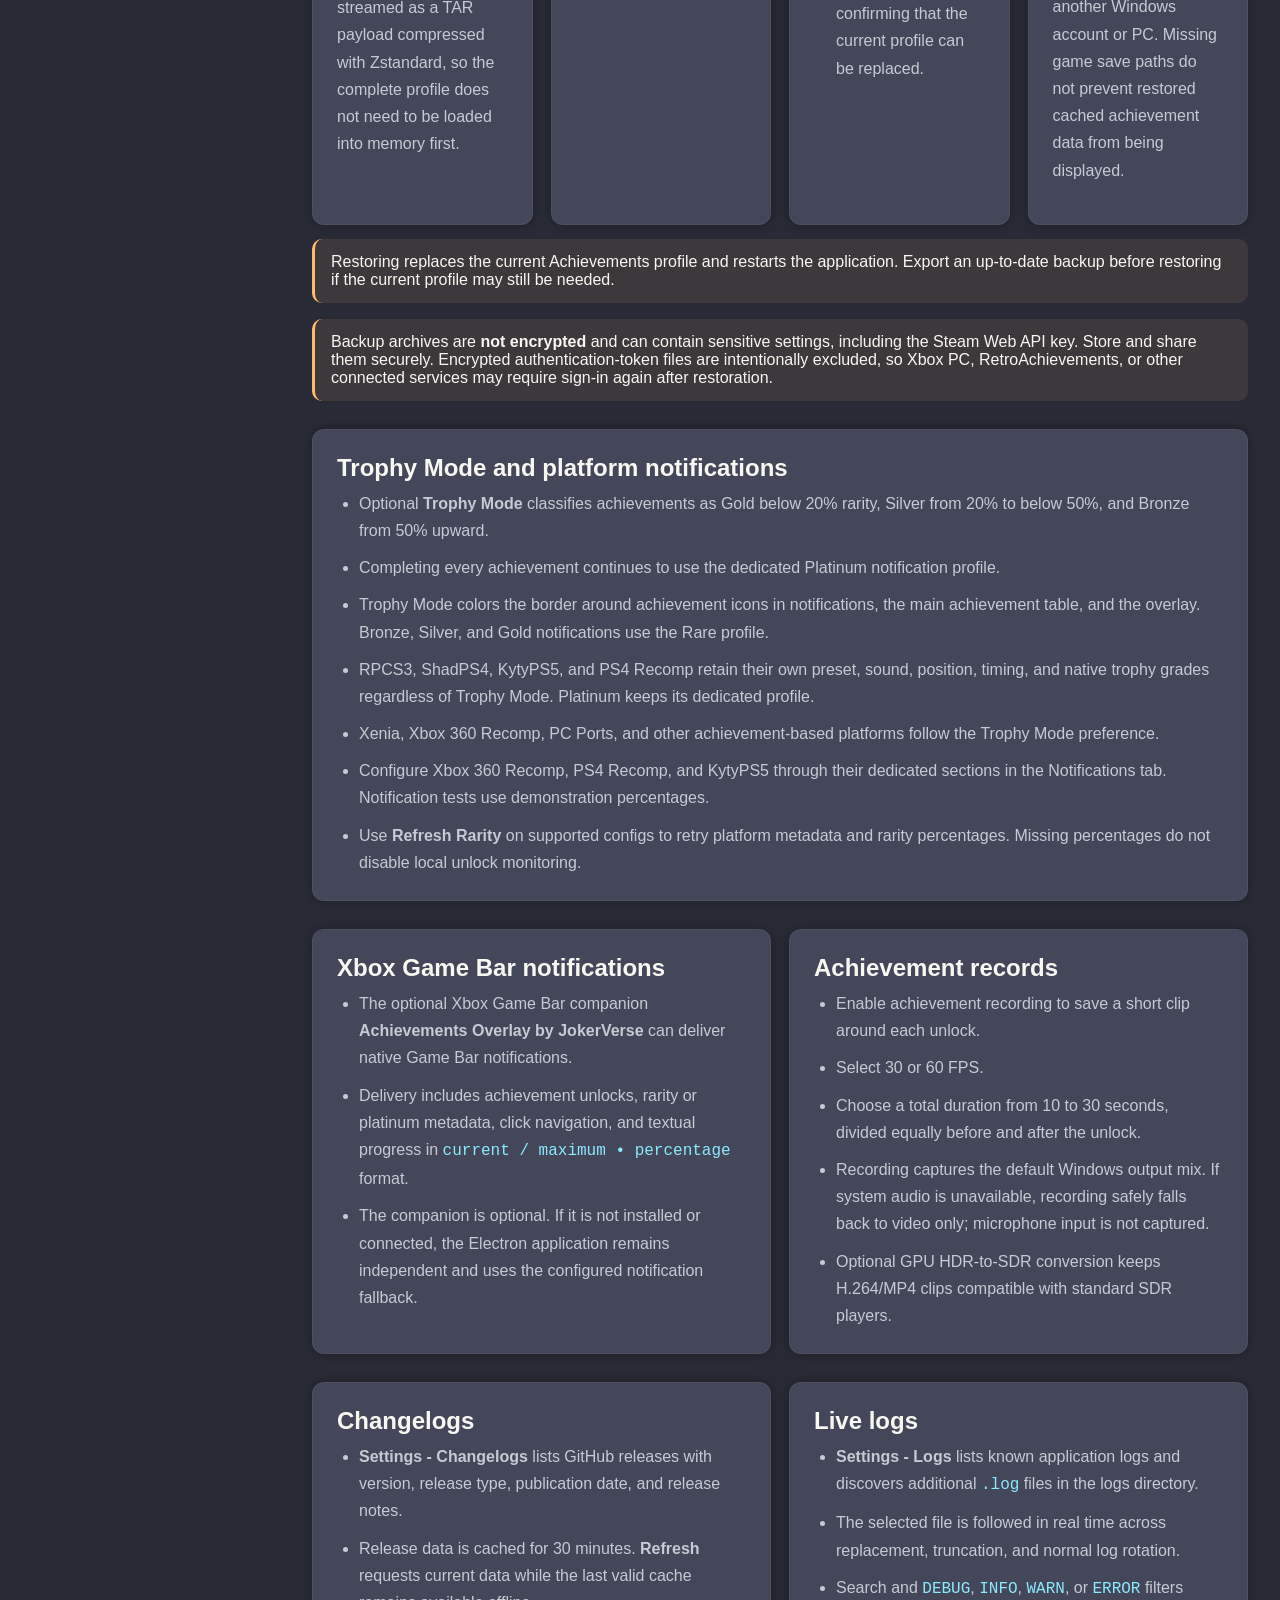
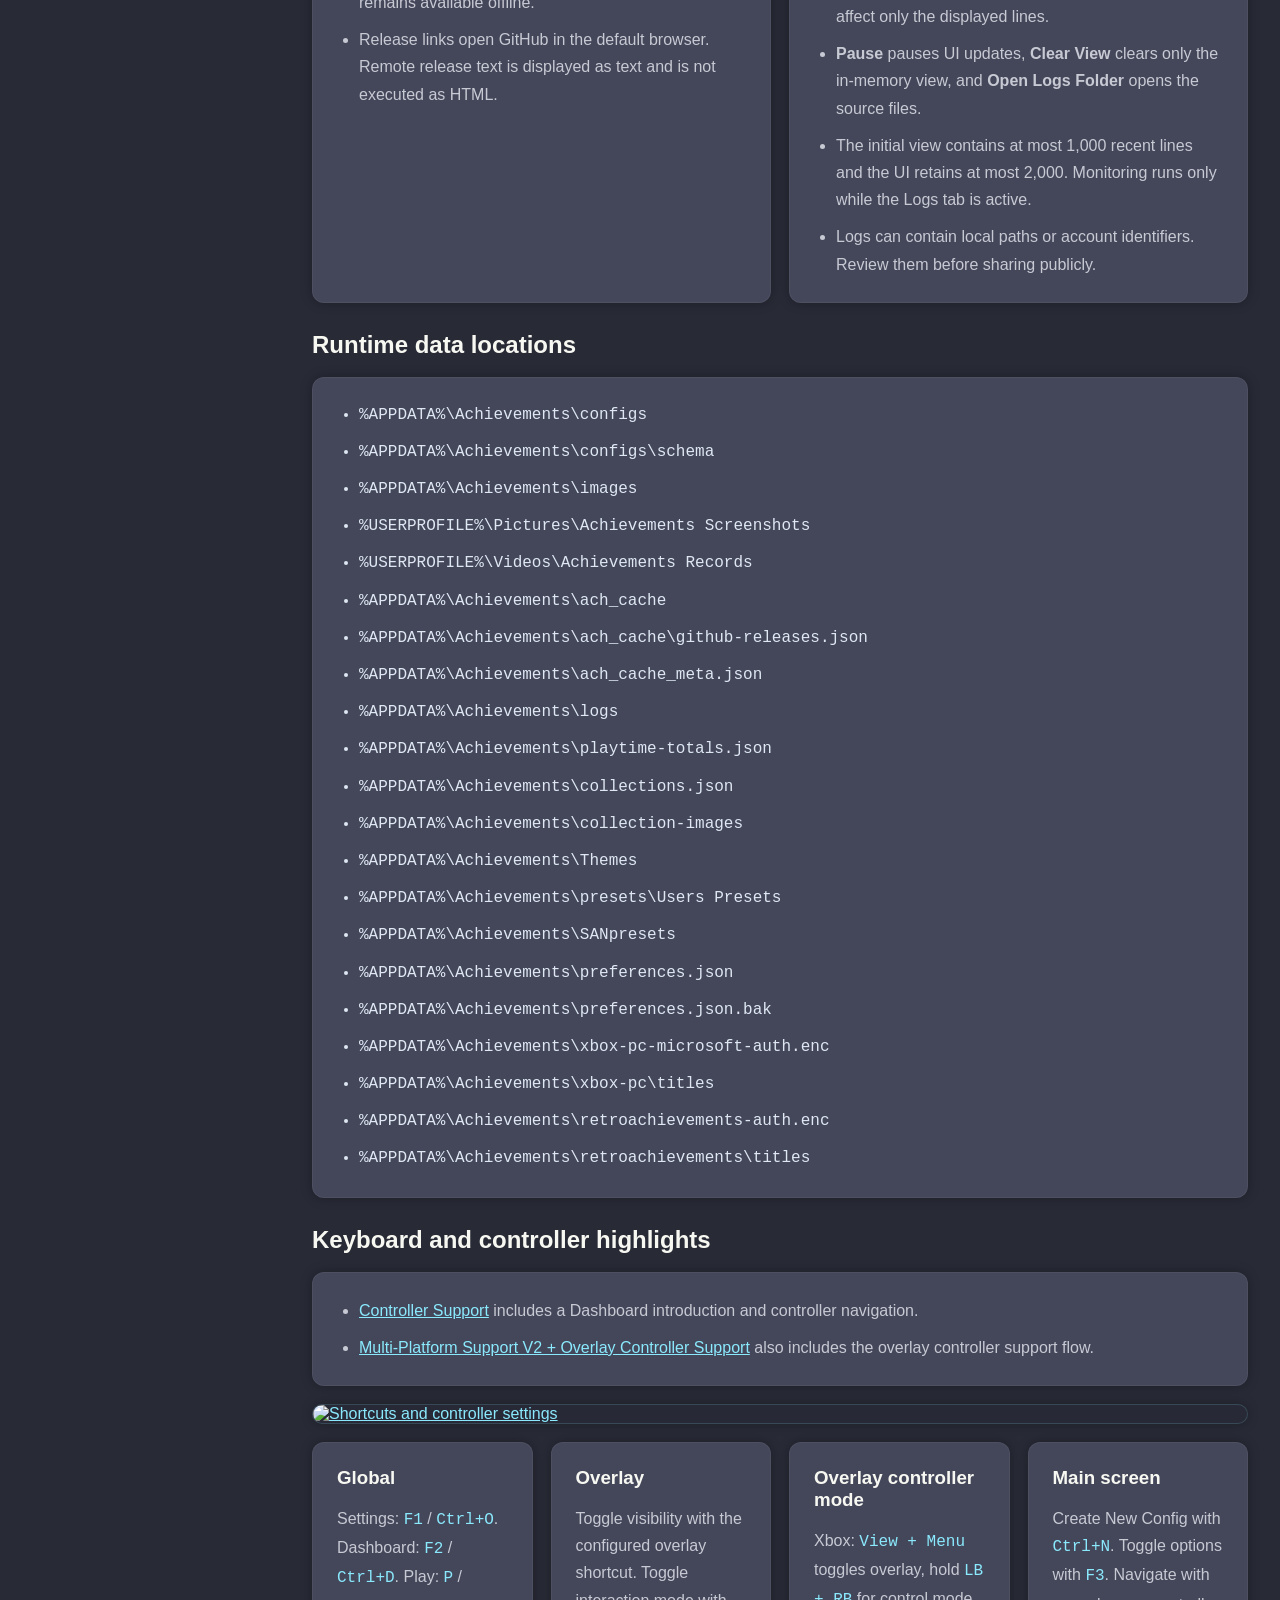
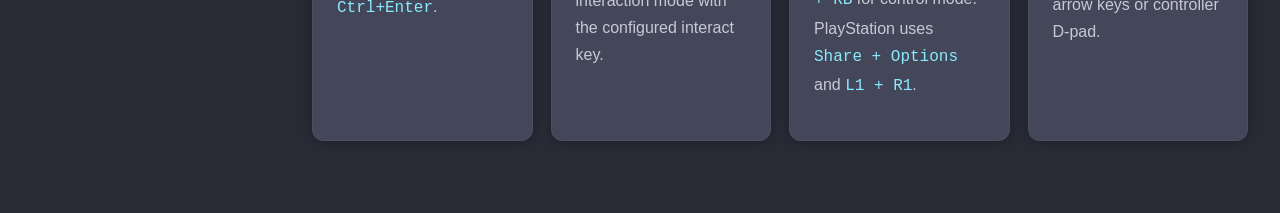
==== commit 18e7e508: "- Update new supported platforms and settings" ====
--- a/customization.html
+++ b/customization.html
@@ -20,7 +20,7 @@
         <nav class="nav" data-nav>
           <a href="index.html" data-nav-id="home">Overview</a>
           <a href="setup.html" data-nav-id="setup">Setup</a>
-          <a href="platforms.html" data-nav-id="platforms">Platforms</a>
+          <a href="platforms.html" data-nav-id="platforms">Guides</a>
           <a href="customization.html" data-nav-id="customization"
             >Customization</a
           >
@@ -59,6 +59,10 @@
               <li>
                 Enable <strong>Show blacklisted games</strong> to inspect and
                 restore ignored games.
+              </li>
+              <li>
+                The platform filter includes PC Ports, Xbox 360 Recomp, PS4
+                Recomp, and KytyPS5 after their configs are generated.
               </li>
               <li>
                 Use the play button for games with configured executables.
@@ -90,8 +94,72 @@
         </section>
 
         <section class="section">
+          <div class="section-head">
+            <h2>Dashboard Collections</h2>
+            <p>
+              Group configured games into reusable collection cards without
+              moving or duplicating their config files.
+            </p>
+          </div>
+          <div class="card-grid">
+            <article class="card">
+              <h3>Choose the Dashboard view</h3>
+              <ul class="clean-list">
+                <li>
+                  <strong>Configs Only</strong> displays individual game cards.
+                </li>
+                <li>
+                  <strong>Collections Only</strong> displays collection cards.
+                </li>
+                <li>
+                  <strong>Collections and Configs</strong> displays both in the
+                  same Dashboard.
+                </li>
+              </ul>
+            </article>
+
+            <article class="card">
+              <h3>Create and customize</h3>
+              <p>
+                Select <strong>Create Collection</strong>, enter a unique name,
+                choose its colour, and optionally choose a local image. Without
+                a custom image, the collection uses its colour and default
+                folder icon. The preview updates before the collection is
+                created.
+              </p>
+            </article>
+
+            <article class="card">
+              <h3>Add games</h3>
+              <p>
+                Select one or more game cards with <code>Ctrl + Click</code>, or
+                open a game's context menu, then choose
+                <strong>Add to Collection</strong>. Apply the membership changes
+                to add the selected games to one or more collections.
+              </p>
+            </article>
+
+            <article class="card">
+              <h3>Browse and manage</h3>
+              <p>
+                Open a collection card to view its games, or use the collection
+                filter. <strong>Manage Collections</strong> and the collection
+                context menu allow you to rename it, change its colour, choose
+                or remove its image, manage membership, or delete the
+                collection. Deleting a collection does not delete its game
+                configs.
+              </p>
+            </article>
+          </div>
+          <p class="note">
+            Collections store references to configs by config name, AppID, and
+            platform rather than moving or copying the underlying configs.
+          </p>
+        </section>
+
+        <section class="section">
           <article class="panel">
-            <h2>Customization</h2>
+            <h2>General preferences</h2>
             <ul class="clean-list">
               <li>Choose notification preset and screen position.</li>
               <li>
@@ -191,6 +259,344 @@
           </article>
         </section>
 
+        <section class="section">
+          <div class="section-head">
+            <p class="eyebrow">Settings → Customisation</p>
+            <h2>Theme Customisation</h2>
+            <p>
+              Create an application theme from any installed theme while
+              keeping the original theme unchanged.
+            </p>
+          </div>
+          <div class="card-grid">
+            <article class="card">
+              <h3>Start and preview</h3>
+              <ul class="clean-list">
+                <li>
+                  Choose a theme under <strong>Start from</strong>, then enter a
+                  unique <strong>Custom theme name</strong>.
+                </li>
+                <li>
+                  Every colour, transparency, and corner change is shown in the
+                  live preview before it is saved.
+                </li>
+                <li>
+                  The preview includes cards, inputs, dropdown states, badges,
+                  panels, and a modal dialog so contrast can be checked across
+                  the interface.
+                </li>
+              </ul>
+            </article>
+
+            <article class="card">
+              <h3>Backgrounds and surfaces</h3>
+              <p>
+                Customize the application background, secondary surface,
+                panels and modal dialogs, raised panels, cards and card
+                footers, inputs, image fallbacks, and the window backdrop.
+                Transparency can be adjusted independently for each colour.
+              </p>
+            </article>
+
+            <article class="card">
+              <h3>Text and accents</h3>
+              <p>
+                Set primary and secondary text, primary and secondary accents,
+                and the colours used for success, warning, error, attention,
+                and highlighted content.
+              </p>
+            </article>
+
+            <article class="card">
+              <h3>Controls and states</h3>
+              <p>
+                Customize borders, hover and focused-input states, plus the
+                background, border, text, hover, selected, focused, and disabled
+                states used by dropdown controls and their options.
+              </p>
+            </article>
+
+            <article class="card">
+              <h3>Corner shape</h3>
+              <p>
+                Adjust corner radii independently for small controls, buttons
+                and inputs, cards, large cards, panels and modal dialogs, and
+                pill-shaped controls.
+              </p>
+            </article>
+
+            <article class="card">
+              <h3>Reset and save</h3>
+              <p>
+                <strong>Reset</strong> reloads the selected base theme and
+                discards the current draft. <strong>Save Theme</strong> creates
+                the custom theme, selects it as the active App Theme, and makes
+                it available with the other themes.
+              </p>
+            </article>
+          </div>
+          <p class="note">
+            Custom themes are stored in
+            <code>%APPDATA%\Achievements\Themes</code>. Saving from the editor
+            creates a user theme; it does not overwrite the bundled base theme.
+          </p>
+        </section>
+
+        <section class="section">
+          <div class="section-head">
+            <p class="eyebrow">Settings → Customisation</p>
+            <h2>Notification Customisation</h2>
+            <p>
+              Build a reusable notification preset with the actual Achievements
+              or SAN renderer, then select the saved result from the
+              Notifications tab.
+            </p>
+          </div>
+
+          <article class="panel">
+            <h3>Create or edit a preset</h3>
+            <ol class="steps">
+              <li>
+                Choose <strong>Achievements presets</strong> or
+                <strong>SAN presets</strong> under Preset format.
+              </li>
+              <li>
+                Select <strong>Existing preset</strong> to customize a local
+                preset, <strong>New</strong> to begin from a template, or
+                <strong>Random</strong> to generate a starting design.
+              </li>
+              <li>
+                Choose the source preset, enter a preset name, and edit only the
+                controls needed for the new design.
+              </li>
+              <li>
+                Check <strong>Normal unlock</strong>,
+                <strong>Rare unlock</strong>, and <strong>Platinum</strong> in
+                Live notification preview. Replay, pause, or resume its
+                animation as needed.
+              </li>
+              <li>
+                Use <strong>Test Preset</strong> to open the real notification
+                renderer with the values currently selected in Customisation.
+              </li>
+              <li>
+                Save the design. A user preset is added to the Notifications
+                tab; opening one of your saved presets again allows it to be
+                updated.
+              </li>
+            </ol>
+          </article>
+
+          <div class="card-grid">
+            <article class="card">
+              <h3>Achievements preset: colours and layout</h3>
+              <p>
+                Set primary and secondary colours, title and description
+                colours, border colour, a solid, gradient, local-image, or game
+                artwork background, cover transparency, blur, gradient angle,
+                width, height, scale, padding, content gap, corners, border
+                width, opacity, animation speed, and display time.
+              </p>
+            </article>
+
+            <article class="card">
+              <h3>Achievements preset: images</h3>
+              <p>
+                Resize, round, reposition, offset, replace, or hide the
+                achievement image. A custom logo and decoration can be chosen,
+                resized, positioned, offset, or hidden; installed preset logos
+                can also be reused.
+              </p>
+            </article>
+
+            <article class="card">
+              <h3>Achievements preset: text and rarity</h3>
+              <p>
+                Control title and description sizes, title weight, alignment,
+                casing, description line count, font family, custom font, and
+                description visibility. Rarity badges can be disabled, limited
+                to rare unlocks, or shown whenever rarity exists, with custom
+                placement, offsets, colours, and transparency.
+              </p>
+            </article>
+
+            <article class="card">
+              <h3>SAN preset: background and timing</h3>
+              <p>
+                Choose solid, gradient, local-image, or game-artwork
+                backgrounds; adjust three colours, angle, opacity, brightness,
+                image brightness, blur, masking, and use of the achievement
+                image as the background. Scale, corner shape, transition time,
+                and display time are preset-owned settings.
+              </p>
+            </article>
+
+            <article class="card">
+              <h3>SAN preset: artwork and text rows</h3>
+              <p>
+                Customize the achievement image, game image, logo, decoration,
+                image border, Bronze and Silver borders, Platinum image, and
+                hidden-achievement indicator. Arrange the unlock message,
+                title, and description rows; use default, custom, or game-name
+                text; and set shared or per-row fonts, sizes, and colours.
+              </p>
+            </article>
+
+            <article class="card">
+              <h3>Effects, rarity, and points</h3>
+              <p>
+                Configure borders, glow style and animation, glow offsets and
+                timing, text outline, and text shadow. Rarity can control icon
+                animation, glow, image borders, percentage text, and badges by
+                Bronze, Silver, or Gold. SAN points are calculated from rarity
+                and are not the game's actual XP or Gamerscore.
+              </p>
+            </article>
+          </div>
+
+          <p class="note">
+            The Normal, Rare, and Platinum previews are separate states. The
+            Rare Notification Threshold changes which unlocks use the Rare
+            style but does not change a platform's native trophy type. Custom
+            images and fonts are copied into the saved preset, so keep their
+            licensing and file size in mind.
+          </p>
+
+          <p class="note">
+            Achievements user presets are stored in
+            <code>%APPDATA%\Achievements\presets\Users Presets</code>; SAN
+            presets are stored in <code>%APPDATA%\Achievements\SANpresets</code>.
+            Bundled presets are used as sources and are not overwritten by the
+            editor.
+          </p>
+        </section>
+
+        <section class="section">
+          <div class="section-head">
+            <p class="eyebrow">Settings → Backup &amp; Restore</p>
+            <h2>Profile Backup &amp; Restore</h2>
+            <p>
+              Move the complete portable Achievements profile to another
+              installation or Windows account.
+            </p>
+          </div>
+          <div class="card-grid">
+            <article class="card">
+              <h3>Export a profile</h3>
+              <ol class="steps">
+                <li>
+                  Open <strong>Settings - Backup &amp; Restore</strong>.
+                </li>
+                <li>
+                  Select <strong>Export Backup</strong> and choose where to save
+                  the archive.
+                </li>
+                <li>
+                  Wait for the saved-path confirmation before closing the
+                  application.
+                </li>
+              </ol>
+              <p>
+                The archive is streamed as a TAR payload compressed with
+                Zstandard, so the complete profile does not need to be loaded
+                into memory first.
+              </p>
+            </article>
+
+            <article class="card">
+              <h3>Included data</h3>
+              <p>
+                Backups include configs, custom collections and their images,
+                achievement cache, covers and other images, notification
+                presets, sounds, themes, playtime, preferences, account-import
+                metadata, and the Dashboard summary.
+              </p>
+            </article>
+
+            <article class="card">
+              <h3>Inspect and restore</h3>
+              <ol class="steps">
+                <li>
+                  Select <strong>Import Backup</strong> and choose the archive.
+                </li>
+                <li>
+                  Review its creation date, application version, config, cache,
+                  and preset counts, and uncompressed size.
+                </li>
+                <li>
+                  Select <strong>Restore and Restart</strong> only after
+                  confirming that the current profile can be replaced.
+                </li>
+              </ol>
+            </article>
+
+            <article class="card">
+              <h3>Restore behavior</h3>
+              <p>
+                The restore is prepared in staging and applied before file
+                watchers start on the next launch. Achievement notifications
+                remain suppressed during migration. Internal profile paths and
+                Dashboard fingerprints are refreshed when the archive moves to
+                another Windows account or PC. Missing game save paths do not
+                prevent restored cached achievement data from being displayed.
+              </p>
+            </article>
+          </div>
+          <p class="note">
+            Restoring replaces the current Achievements profile and restarts
+            the application. Export an up-to-date backup before restoring if
+            the current profile may still be needed.
+          </p>
+          <p class="note">
+            Backup archives are <strong>not encrypted</strong> and can contain
+            sensitive settings, including the Steam Web API key. Store and
+            share them securely. Encrypted authentication-token files are
+            intentionally excluded, so Xbox PC, RetroAchievements, or other
+            connected services may require sign-in again after restoration.
+          </p>
+        </section>
+
+        <section class="section">
+          <article class="panel">
+            <h2>Trophy Mode and platform notifications</h2>
+            <ul class="clean-list">
+              <li>
+                Optional <strong>Trophy Mode</strong> classifies achievements as
+                Gold below 20% rarity, Silver from 20% to below 50%, and Bronze
+                from 50% upward.
+              </li>
+              <li>
+                Completing every achievement continues to use the dedicated
+                Platinum notification profile.
+              </li>
+              <li>
+                Trophy Mode colors the border around achievement icons in
+                notifications, the main achievement table, and the overlay.
+                Bronze, Silver, and Gold notifications use the Rare profile.
+              </li>
+              <li>
+                RPCS3, ShadPS4, KytyPS5, and PS4 Recomp retain their own preset,
+                sound, position, timing, and native trophy grades regardless of
+                Trophy Mode. Platinum keeps its dedicated profile.
+              </li>
+              <li>
+                Xenia, Xbox 360 Recomp, PC Ports, and other achievement-based
+                platforms follow the Trophy Mode preference.
+              </li>
+              <li>
+                Configure Xbox 360 Recomp, PS4 Recomp, and KytyPS5 through their
+                dedicated sections in the Notifications tab. Notification tests
+                use demonstration percentages.
+              </li>
+              <li>
+                Use <strong>Refresh Rarity</strong> on supported configs to retry
+                platform metadata and rarity percentages. Missing percentages
+                do not disable local unlock monitoring.
+              </li>
+            </ul>
+          </article>
+        </section>
+
         <section class="section split">
           <article class="panel">
             <h2>Xbox Game Bar notifications</h2>
@@ -309,6 +715,11 @@
               <li>%APPDATA%\Achievements\ach_cache_meta.json</li>
               <li>%APPDATA%\Achievements\logs</li>
               <li>%APPDATA%\Achievements\playtime-totals.json</li>
+              <li>%APPDATA%\Achievements\collections.json</li>
+              <li>%APPDATA%\Achievements\collection-images</li>
+              <li>%APPDATA%\Achievements\Themes</li>
+              <li>%APPDATA%\Achievements\presets\Users Presets</li>
+              <li>%APPDATA%\Achievements\SANpresets</li>
               <li>%APPDATA%\Achievements\preferences.json</li>
               <li>%APPDATA%\Achievements\preferences.json.bak</li>
               <li>%APPDATA%\Achievements\xbox-pc-microsoft-auth.enc</li>
--- a/assets/style.css
+++ b/assets/style.css
@@ -265,6 +265,17 @@
   grid-template-columns: repeat(auto-fit, minmax(300px, 1fr));
 }
 
+.section:not(.split) > .panel + .panel,
+.section:not(.split) > .panel + .card-grid,
+.section:not(.split) > .panel + .media-frame,
+.section:not(.split) > .card-grid + .panel,
+.section:not(.split) > .card-grid + .card-grid,
+.section:not(.split) > .card-grid + .media-frame,
+.section:not(.split) > .media-frame + .panel,
+.section:not(.split) > .media-frame + .card-grid {
+  margin-top: 18px;
+}
+
 .card,
 .panel {
   border: 1px solid rgba(255, 255, 255, 0.05);
@@ -399,6 +410,42 @@
   color: var(--dracula-foreground);
 }
 
+.table-wrap {
+  margin-top: 18px;
+  overflow-x: auto;
+  border: 1px solid rgba(139, 233, 253, 0.16);
+  border-radius: 10px;
+}
+
+.support-table {
+  width: 100%;
+  min-width: 720px;
+  border-collapse: collapse;
+  background: rgba(40, 42, 54, 0.58);
+}
+
+.support-table th,
+.support-table td {
+  padding: 14px 16px;
+  border-bottom: 1px solid rgba(255, 255, 255, 0.08);
+  text-align: left;
+  vertical-align: top;
+  line-height: 1.55;
+}
+
+.support-table th {
+  color: var(--dracula-foreground);
+  background: rgba(189, 147, 249, 0.14);
+}
+
+.support-table td {
+  color: var(--muted);
+}
+
+.support-table tr:last-child td {
+  border-bottom: 0;
+}
+
 .page-head,
 .section-head h2,
 .panel h2,
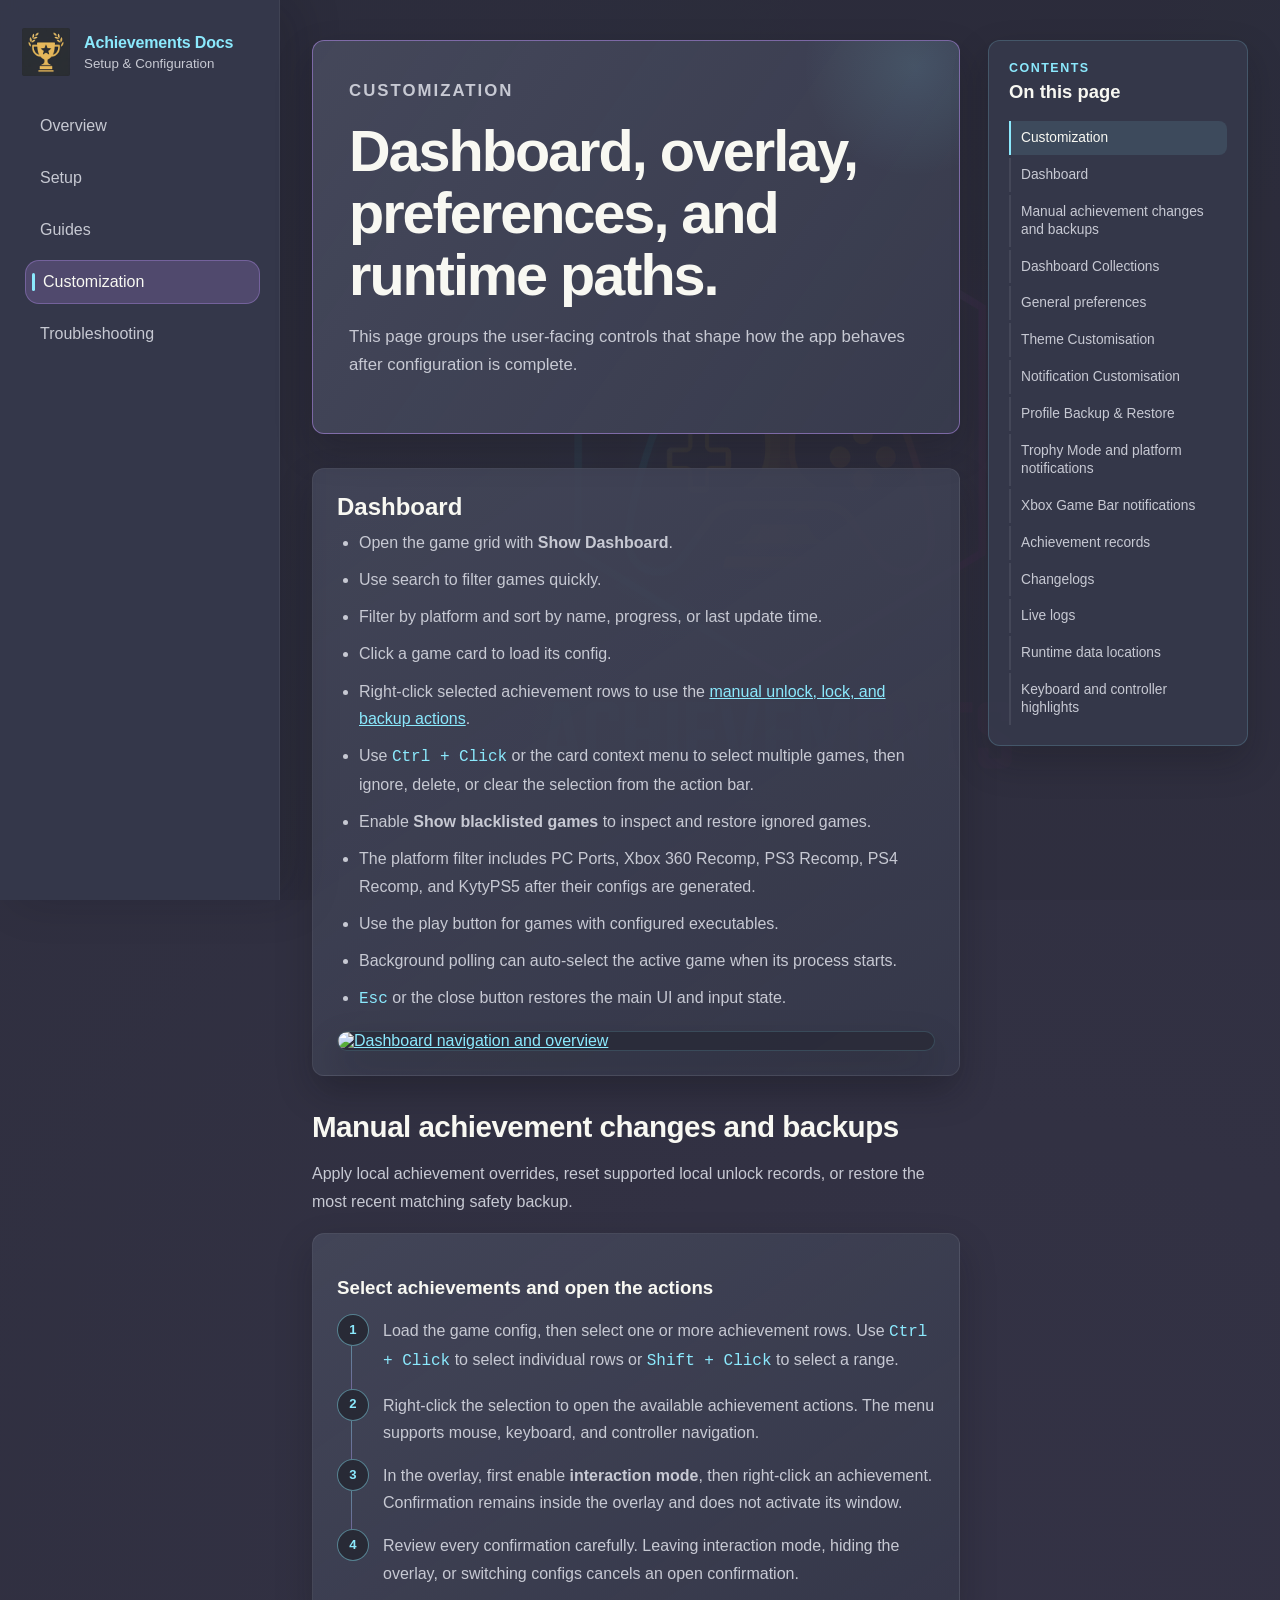
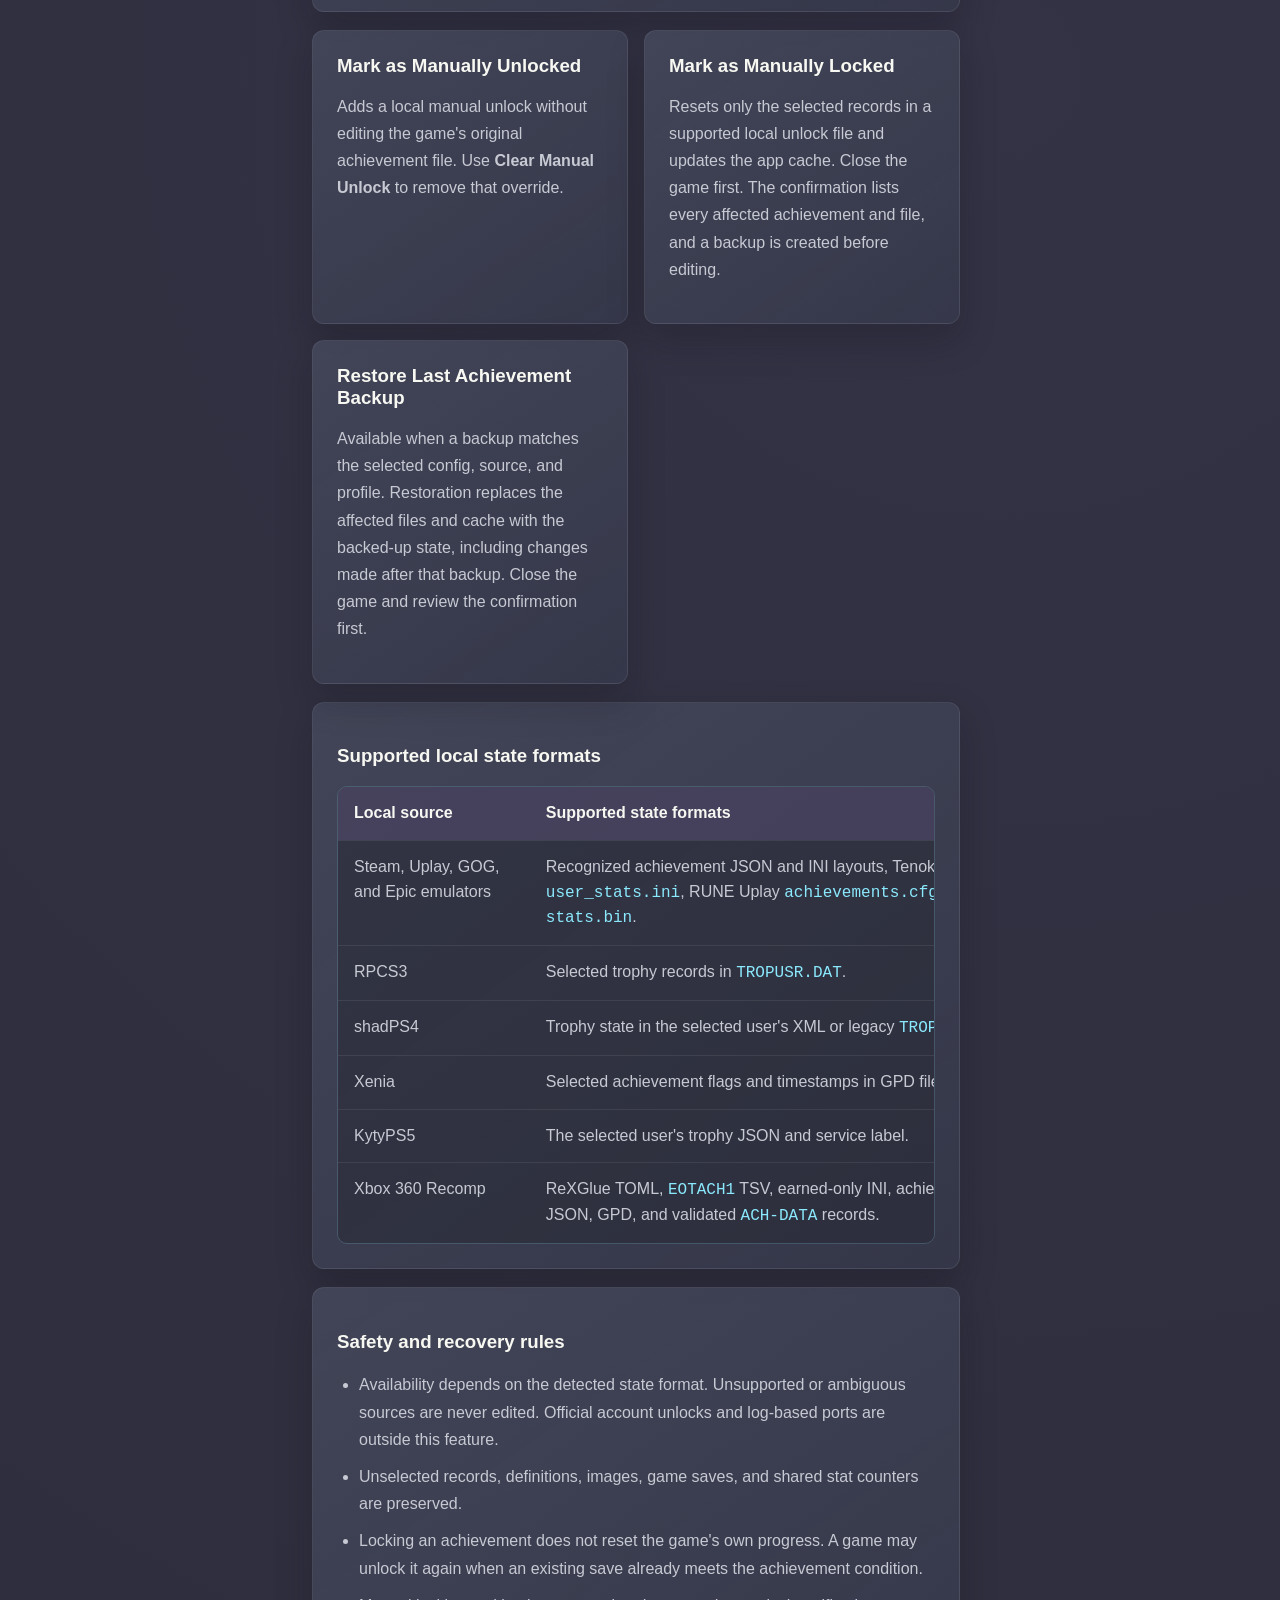
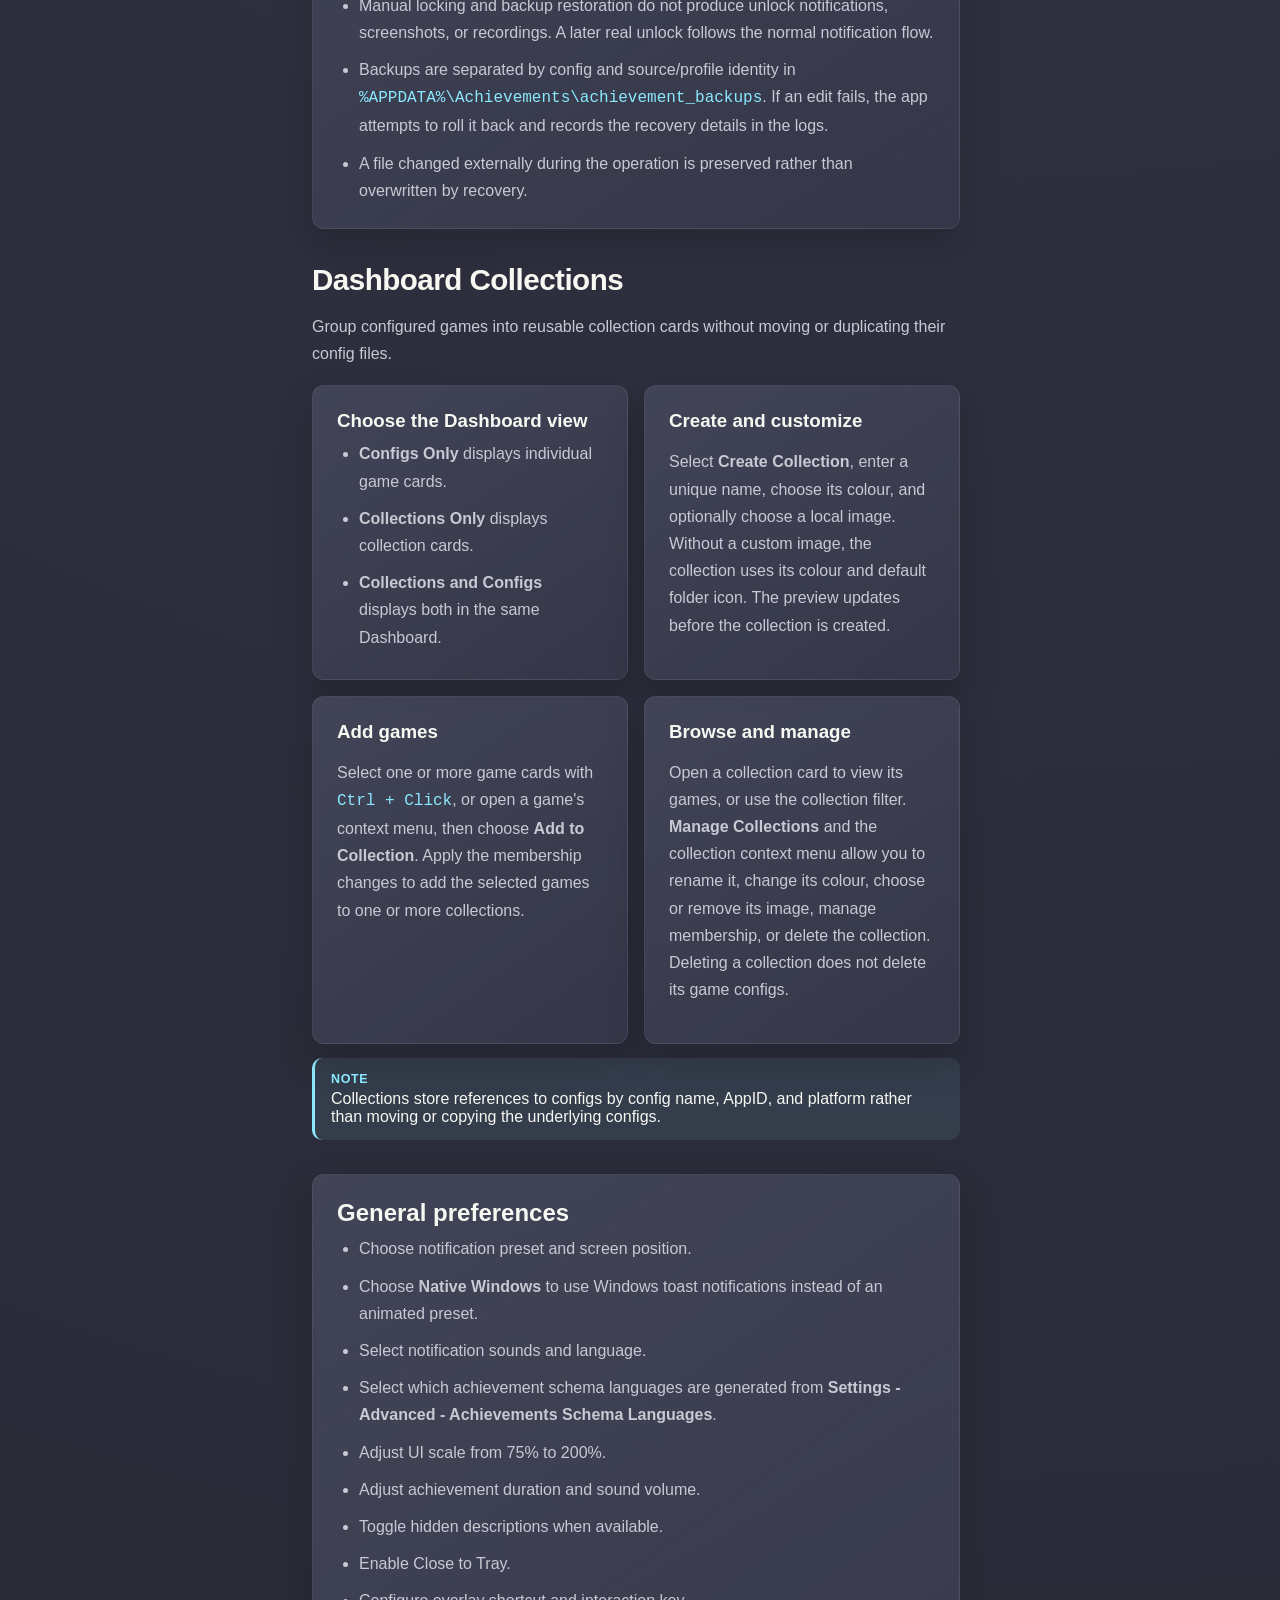
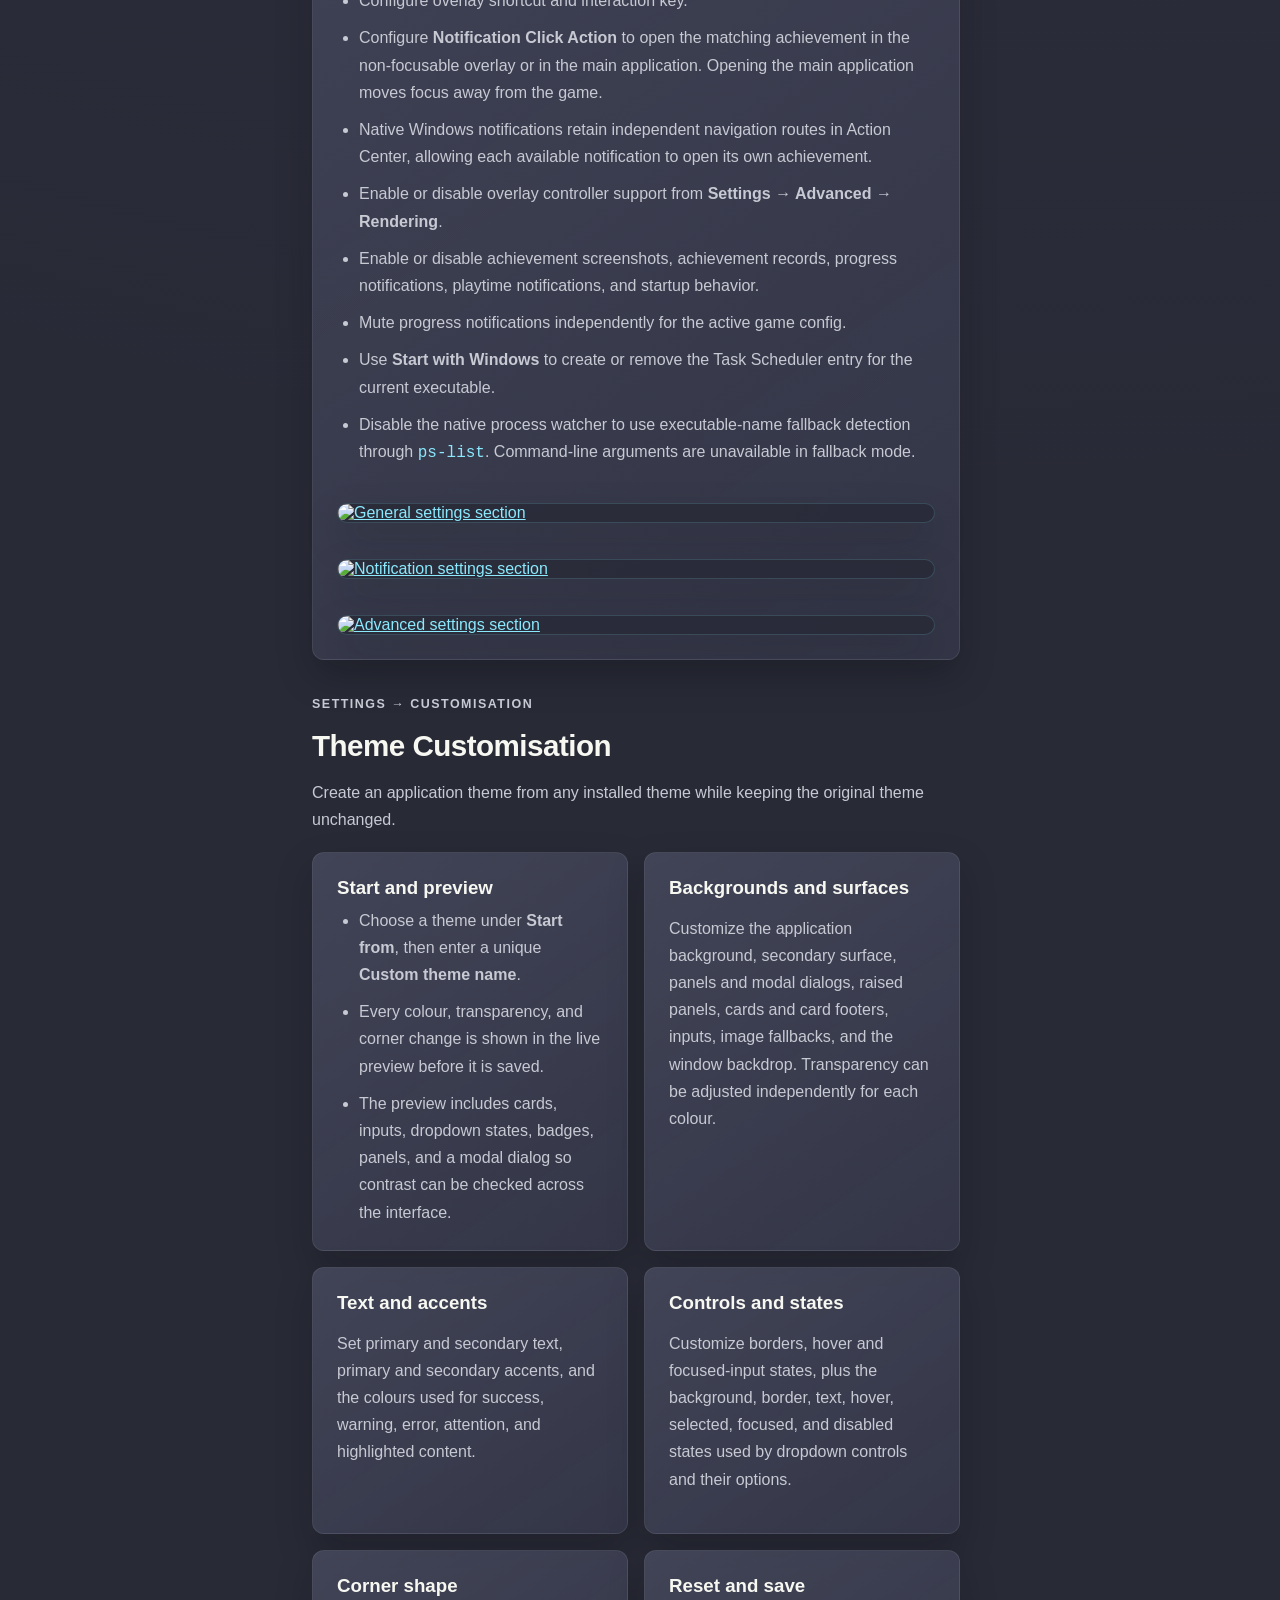
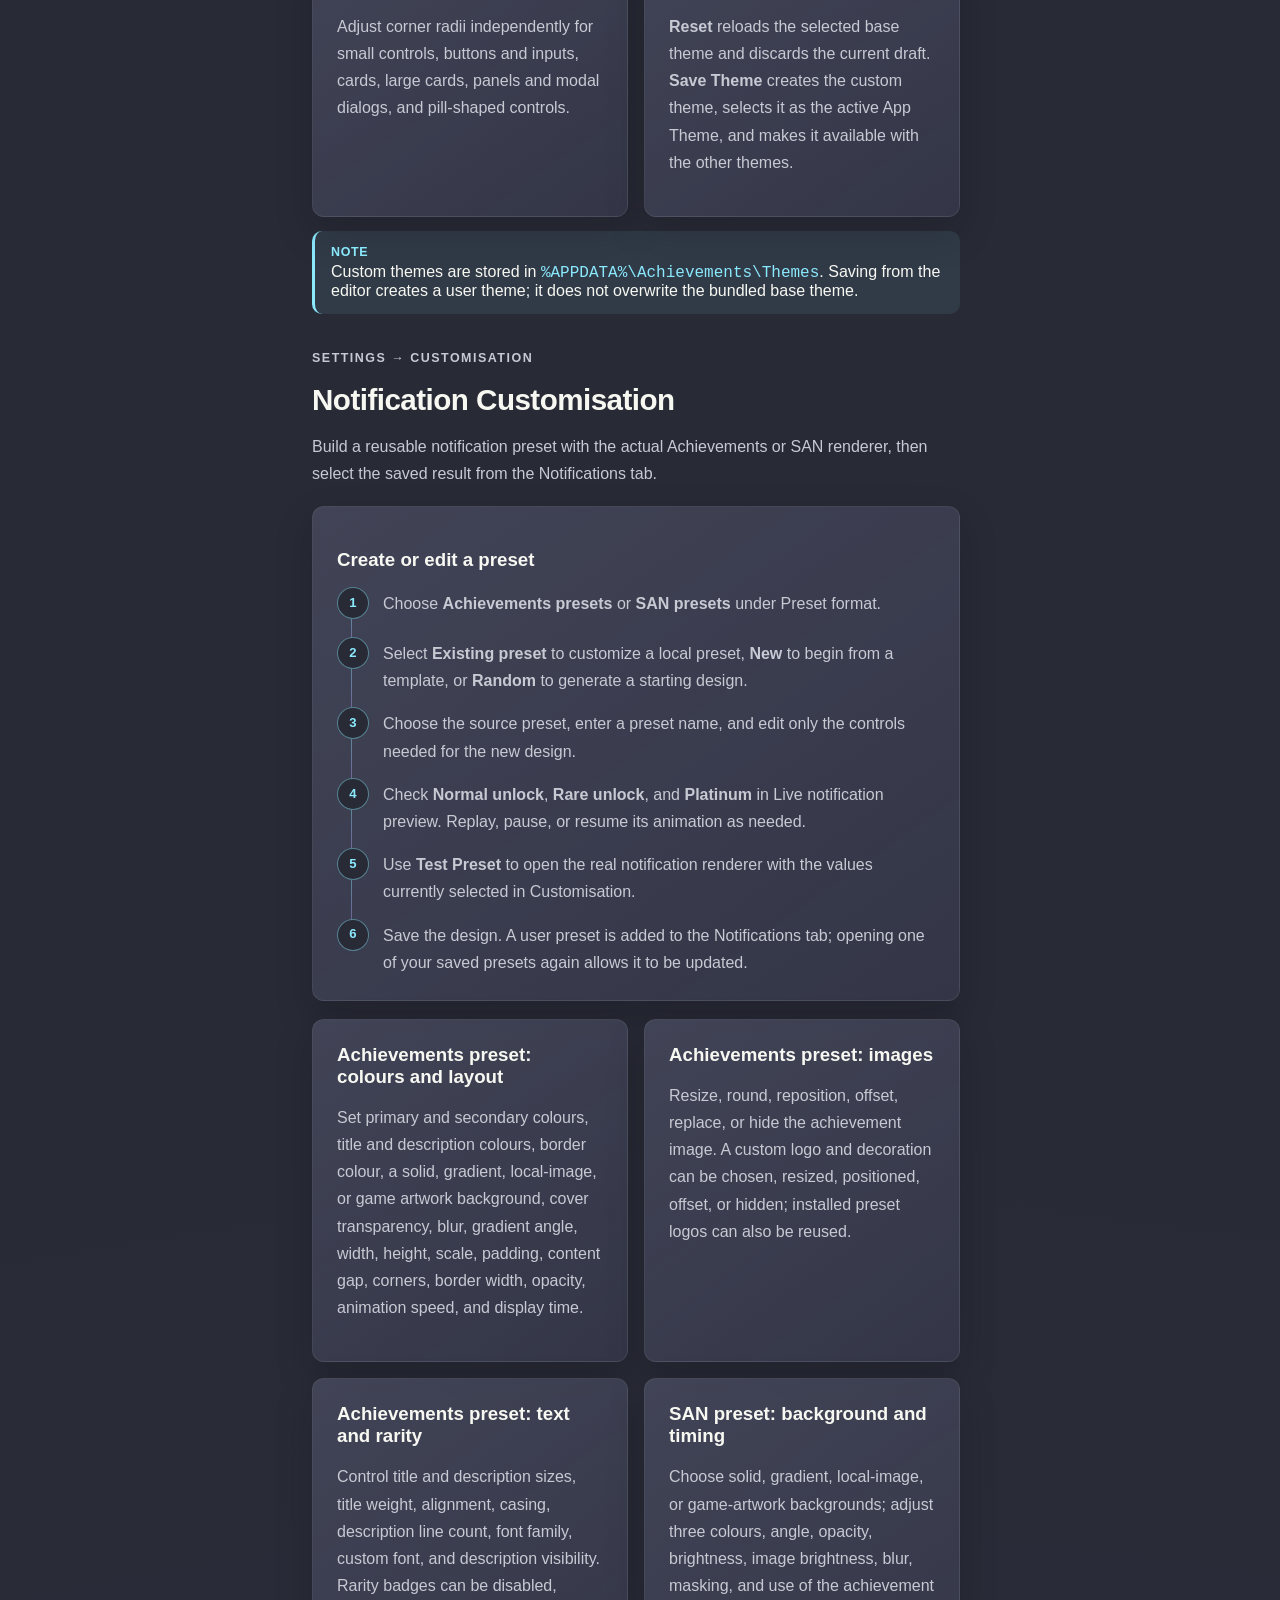
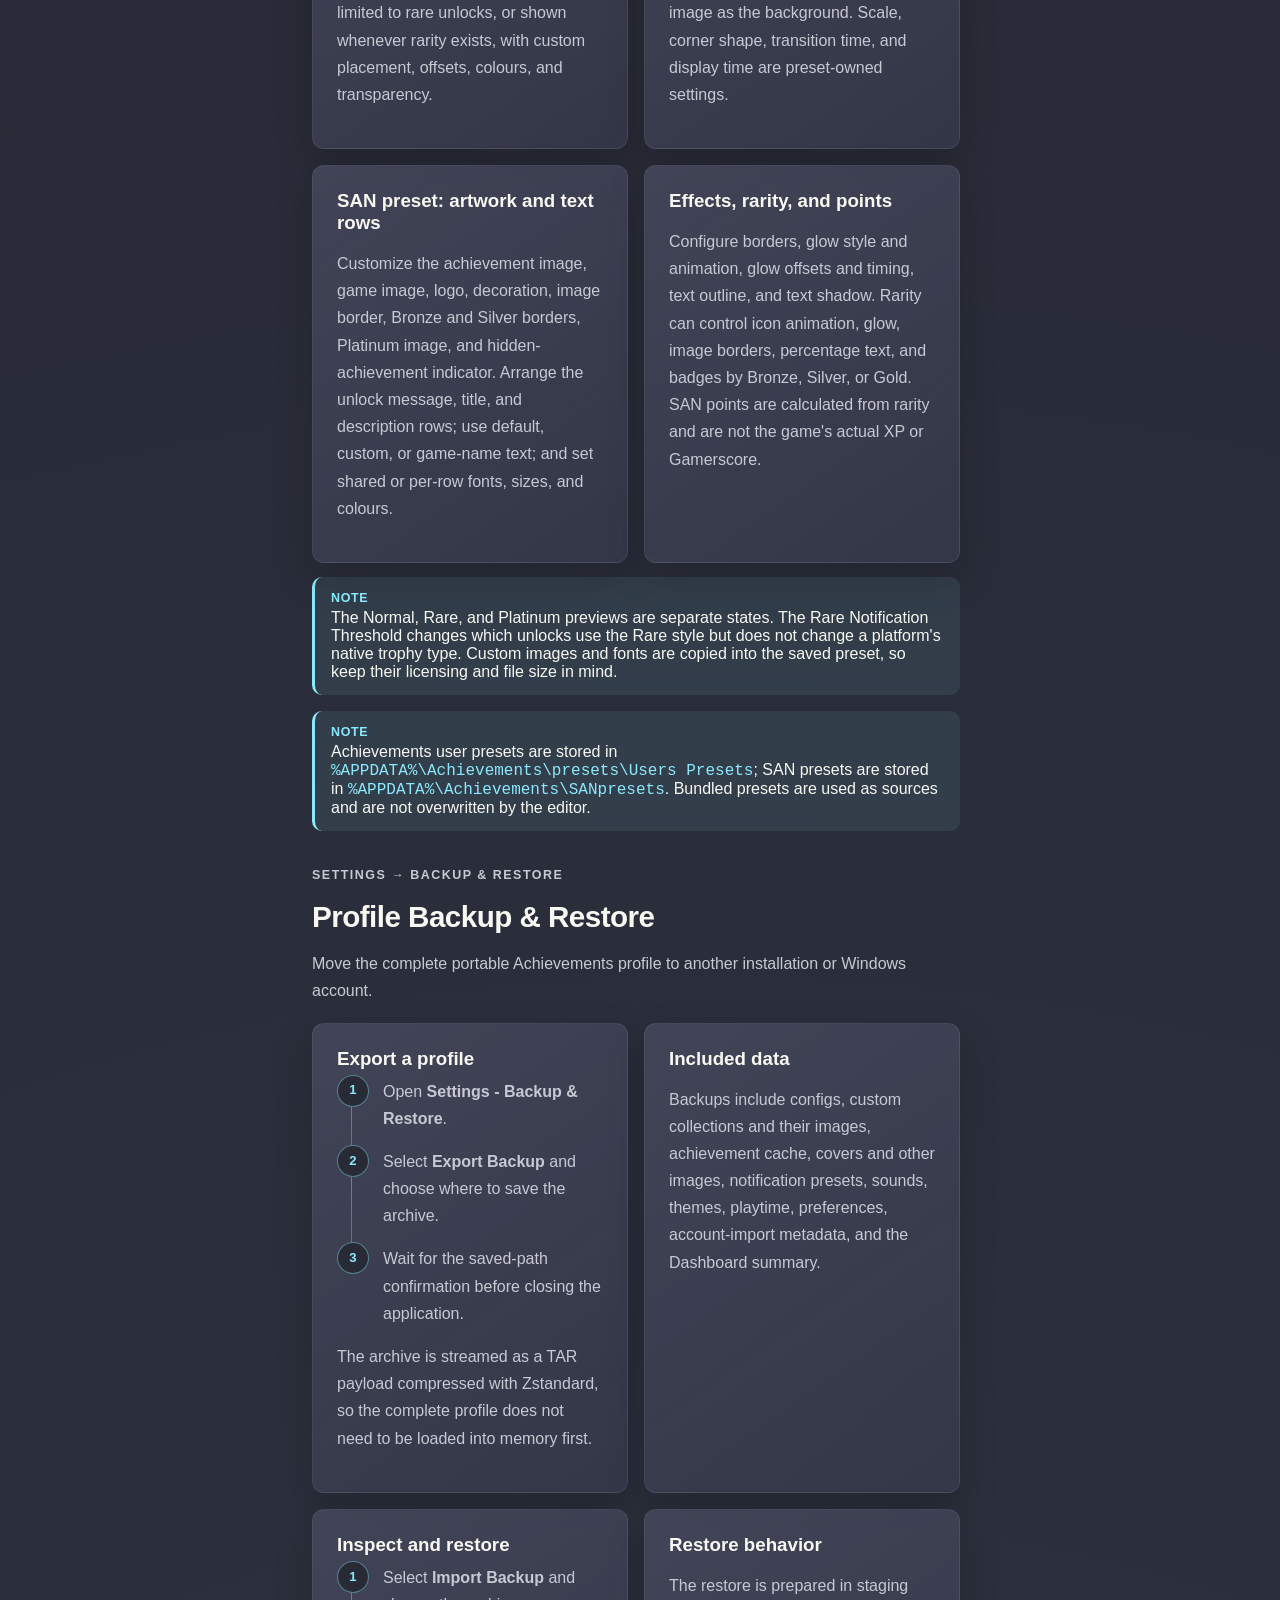
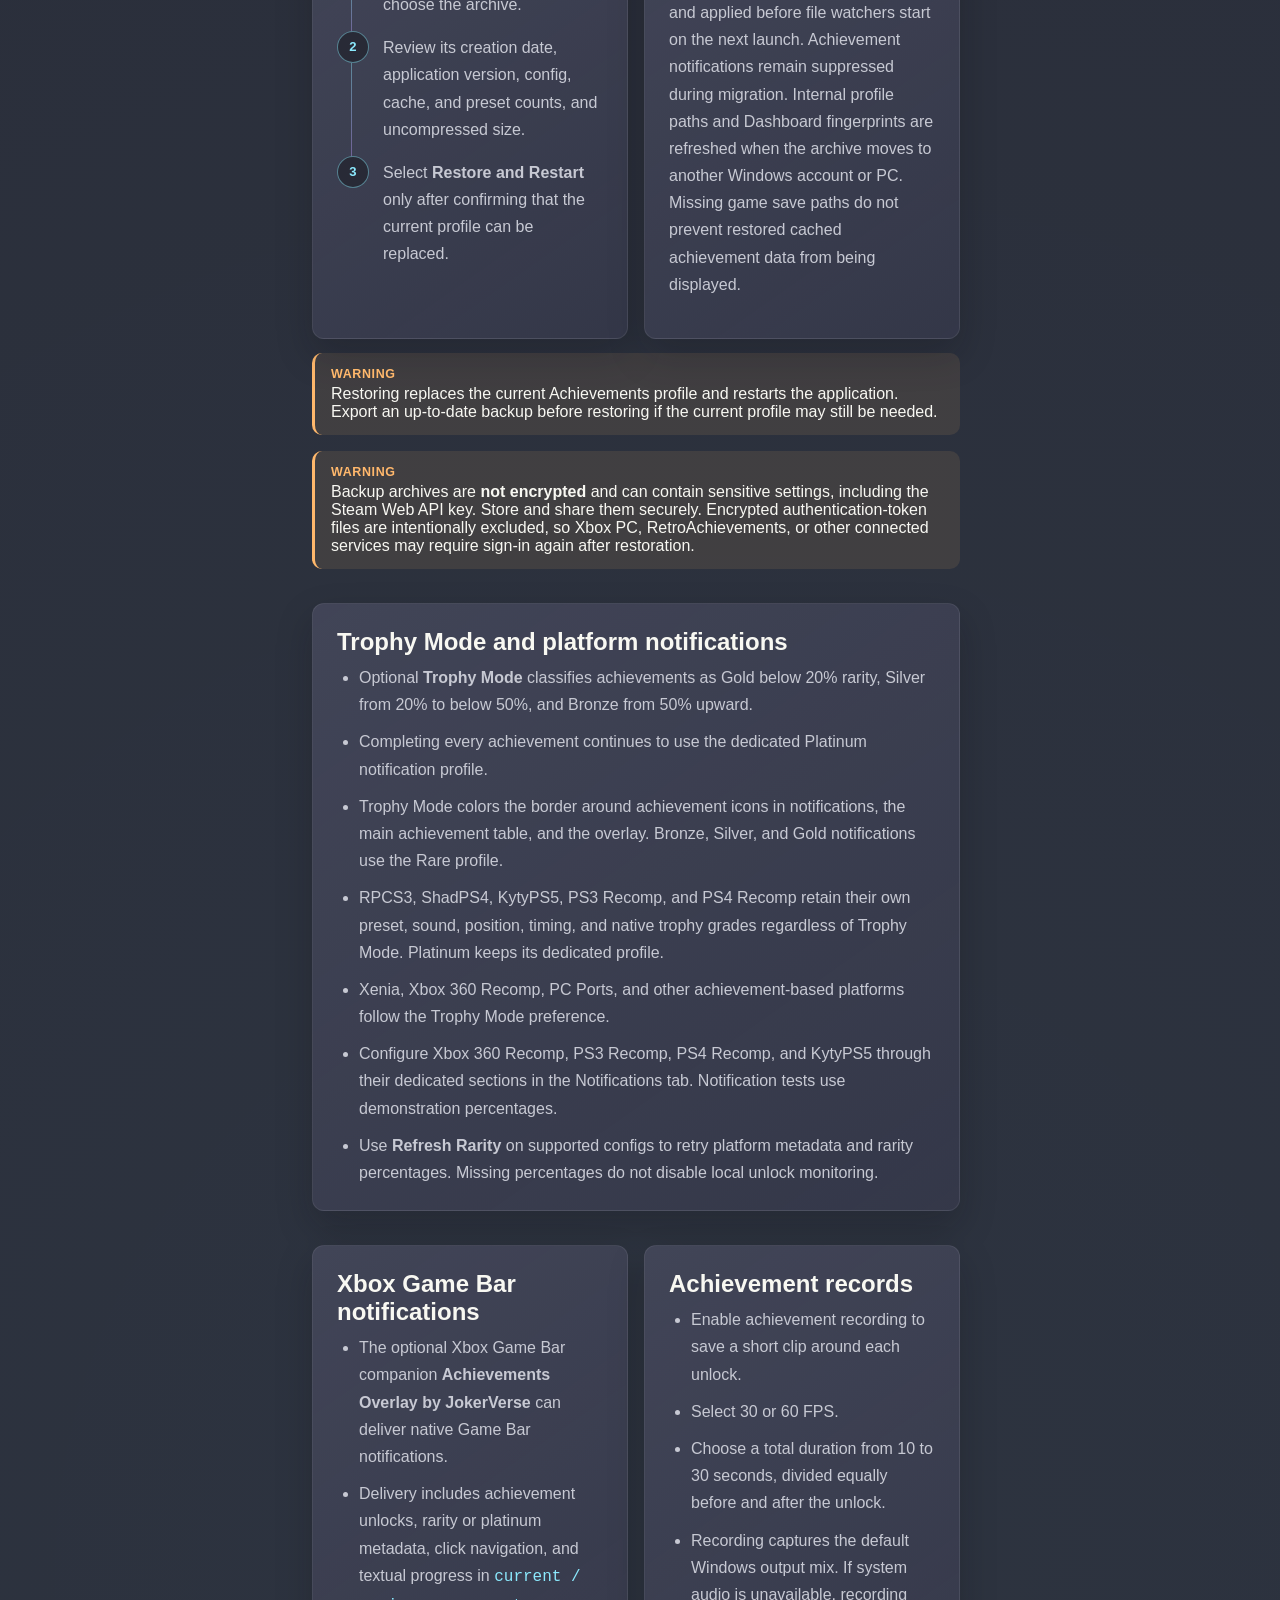
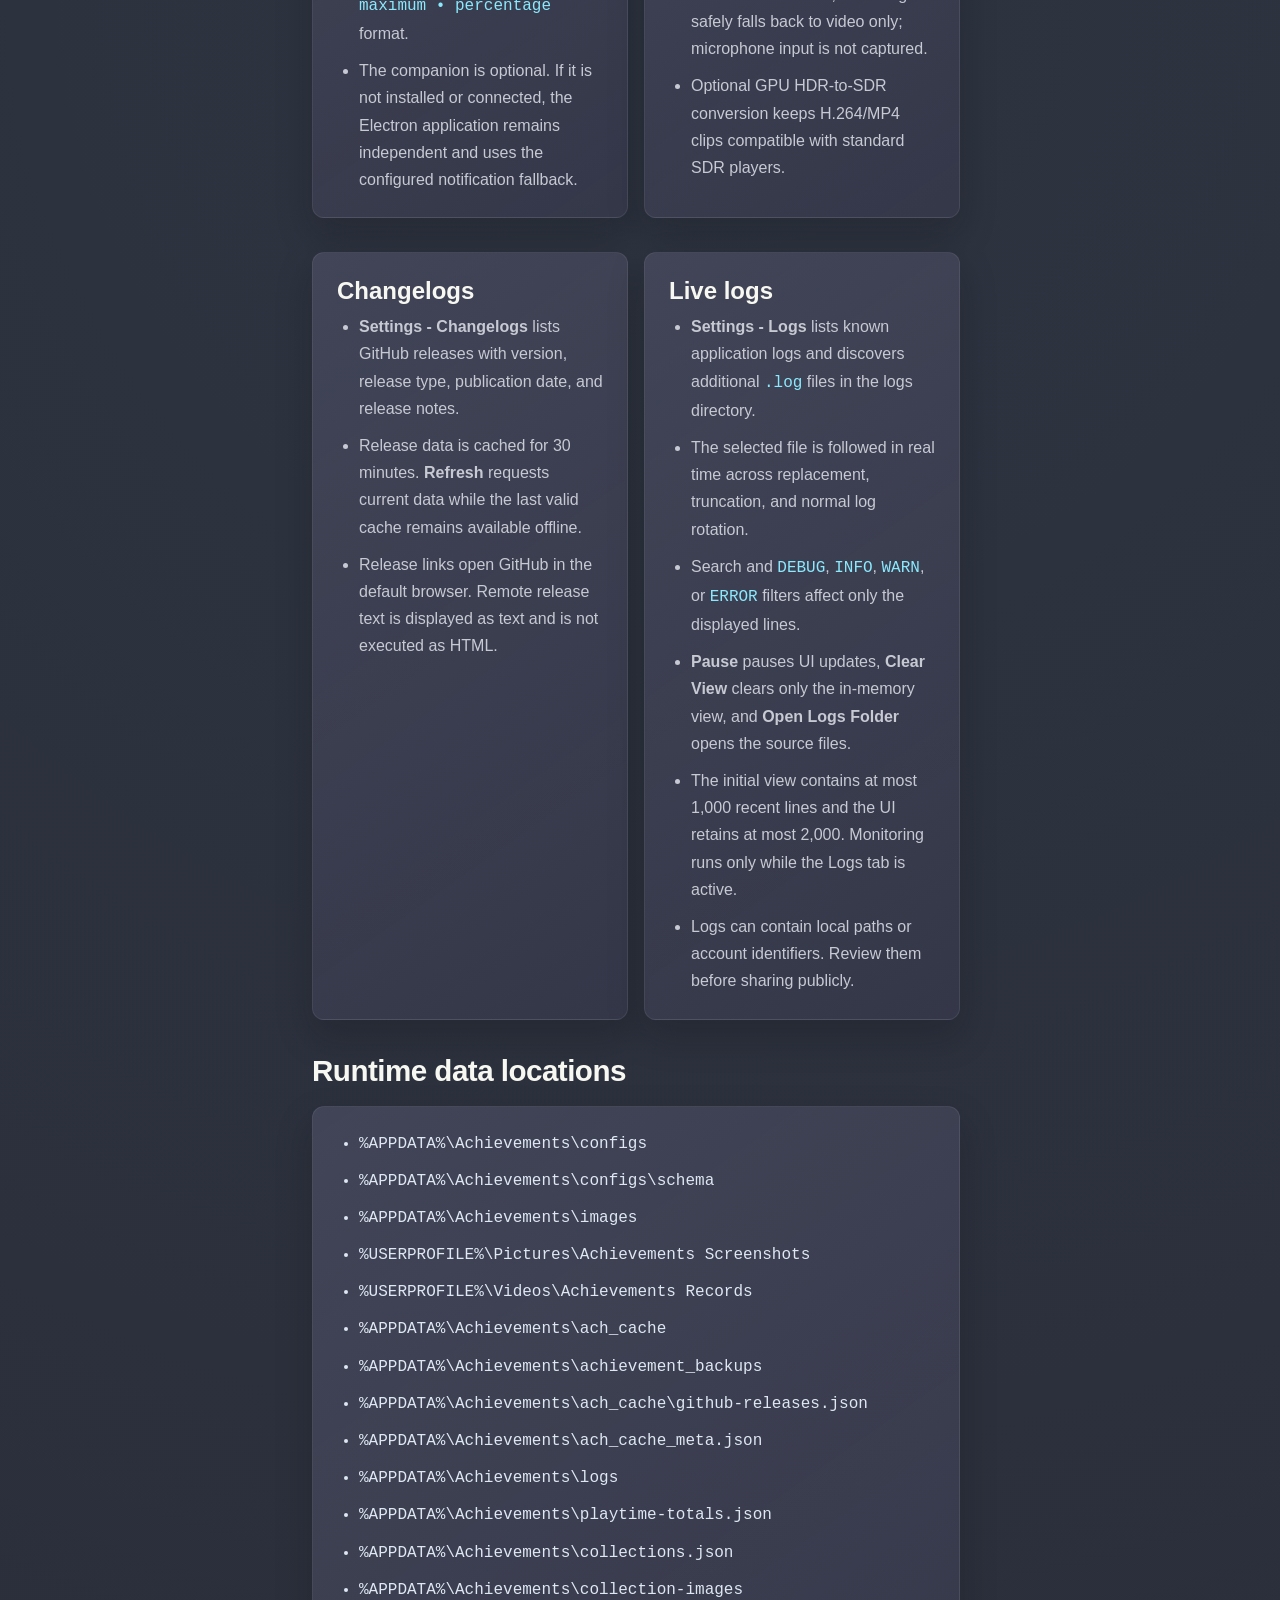
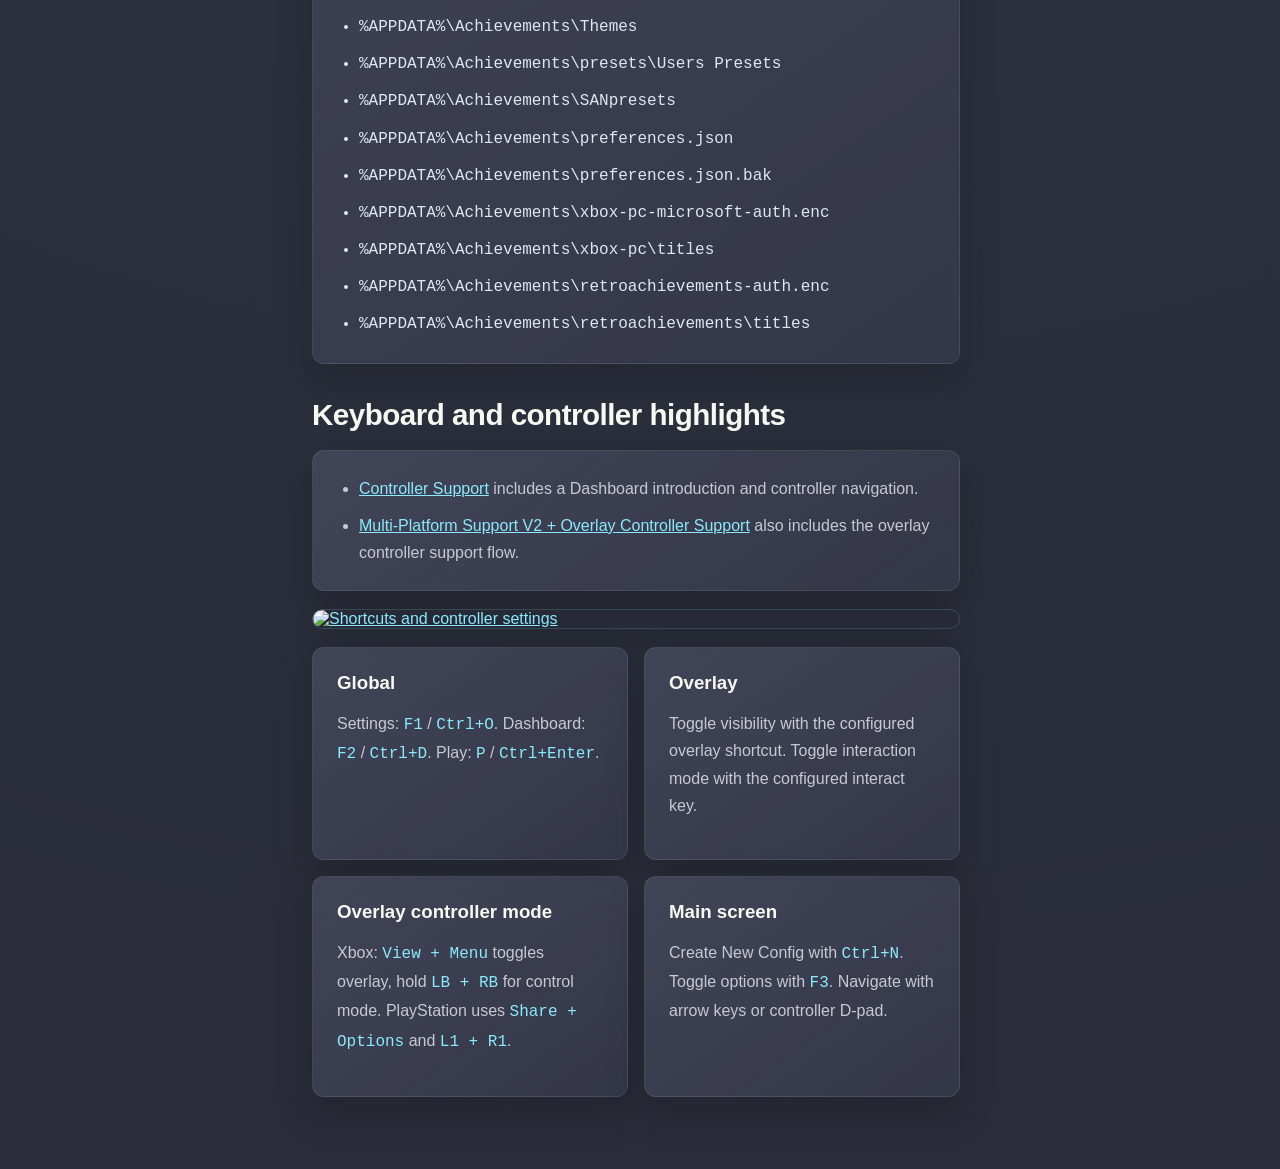
==== commit 31433265: "- Update UI" ====
--- a/customization.html
+++ b/customization.html
@@ -52,6 +52,12 @@
               </li>
               <li>Click a game card to load its config.</li>
               <li>
+                Right-click selected achievement rows to use the
+                <a href="#manual-achievement-state"
+                  >manual unlock, lock, and backup actions</a
+                >.
+              </li>
+              <li>
                 Use <code>Ctrl + Click</code> or the card context menu to select
                 multiple games, then ignore, delete, or clear the selection from
                 the action bar.
@@ -61,8 +67,9 @@
                 restore ignored games.
               </li>
               <li>
-                The platform filter includes PC Ports, Xbox 360 Recomp, PS4
-                Recomp, and KytyPS5 after their configs are generated.
+                The platform filter includes PC Ports, Xbox 360 Recomp, PS3
+                Recomp, PS4 Recomp, and KytyPS5 after their configs are
+                generated.
               </li>
               <li>
                 Use the play button for games with configured executables.
@@ -91,6 +98,158 @@
               </a>
             </div>
           </article>
+        </section>
+
+        <section class="section anchor-target" id="manual-achievement-state">
+          <div class="section-head">
+            <h2>Manual achievement changes and backups</h2>
+            <p>
+              Apply local achievement overrides, reset supported local unlock
+              records, or restore the most recent matching safety backup.
+            </p>
+          </div>
+
+          <div class="panel">
+            <h3>Select achievements and open the actions</h3>
+            <ol class="steps">
+              <li>
+                Load the game config, then select one or more achievement rows.
+                Use <code>Ctrl + Click</code> to select individual rows or
+                <code>Shift + Click</code> to select a range.
+              </li>
+              <li>
+                Right-click the selection to open the available achievement
+                actions. The menu supports mouse, keyboard, and controller
+                navigation.
+              </li>
+              <li>
+                In the overlay, first enable <strong>interaction mode</strong>,
+                then right-click an achievement. Confirmation remains inside
+                the overlay and does not activate its window.
+              </li>
+              <li>
+                Review every confirmation carefully. Leaving interaction mode,
+                hiding the overlay, or switching configs cancels an open
+                confirmation.
+              </li>
+            </ol>
+          </div>
+
+          <div class="card-grid">
+            <article class="card">
+              <h3>Mark as Manually Unlocked</h3>
+              <p>
+                Adds a local manual unlock without editing the game's original
+                achievement file. Use <strong>Clear Manual Unlock</strong> to
+                remove that override.
+              </p>
+            </article>
+            <article class="card">
+              <h3>Mark as Manually Locked</h3>
+              <p>
+                Resets only the selected records in a supported local unlock
+                file and updates the app cache. Close the game first. The
+                confirmation lists every affected achievement and file, and a
+                backup is created before editing.
+              </p>
+            </article>
+            <article class="card">
+              <h3>Restore Last Achievement Backup</h3>
+              <p>
+                Available when a backup matches the selected config, source,
+                and profile. Restoration replaces the affected files and cache
+                with the backed-up state, including changes made after that
+                backup. Close the game and review the confirmation first.
+              </p>
+            </article>
+          </div>
+
+          <div class="panel">
+            <h3>Supported local state formats</h3>
+            <div class="table-wrap">
+              <table class="support-table">
+                <thead>
+                  <tr>
+                    <th>Local source</th>
+                    <th>Supported state formats</th>
+                  </tr>
+                </thead>
+                <tbody>
+                  <tr>
+                    <td>Steam, Uplay, GOG, and Epic emulators</td>
+                    <td>
+                      Recognized achievement JSON and INI layouts, Tenoke
+                      <code>user_stats.ini</code>, RUNE Uplay
+                      <code>achievements.cfg</code>, and Steam
+                      <code>stats.bin</code>.
+                    </td>
+                  </tr>
+                  <tr>
+                    <td>RPCS3</td>
+                    <td>Selected trophy records in <code>TROPUSR.DAT</code>.</td>
+                  </tr>
+                  <tr>
+                    <td>shadPS4</td>
+                    <td>
+                      Trophy state in the selected user's XML or legacy
+                      <code>TROP*.XML</code> files.
+                    </td>
+                  </tr>
+                  <tr>
+                    <td>Xenia</td>
+                    <td>Selected achievement flags and timestamps in GPD files.</td>
+                  </tr>
+                  <tr>
+                    <td>KytyPS5</td>
+                    <td>The selected user's trophy JSON and service label.</td>
+                  </tr>
+                  <tr>
+                    <td>Xbox 360 Recomp</td>
+                    <td>
+                      ReXGlue TOML, <code>EOTACH1</code> TSV, earned-only INI,
+                      achievement-state JSON, GPD, and validated
+                      <code>ACH-DATA</code> records.
+                    </td>
+                  </tr>
+                </tbody>
+              </table>
+            </div>
+          </div>
+
+          <div class="panel">
+            <h3>Safety and recovery rules</h3>
+            <ul class="clean-list">
+              <li>
+                Availability depends on the detected state format. Unsupported
+                or ambiguous sources are never edited. Official account unlocks
+                and log-based ports are outside this feature.
+              </li>
+              <li>
+                Unselected records, definitions, images, game saves, and shared
+                stat counters are preserved.
+              </li>
+              <li>
+                Locking an achievement does not reset the game's own progress.
+                A game may unlock it again when an existing save already meets
+                the achievement condition.
+              </li>
+              <li>
+                Manual locking and backup restoration do not produce unlock
+                notifications, screenshots, or recordings. A later real unlock
+                follows the normal notification flow.
+              </li>
+              <li>
+                Backups are separated by config and source/profile identity in
+                <code>%APPDATA%\Achievements\achievement_backups</code>. If an
+                edit fails, the app attempts to roll it back and records the
+                recovery details in the logs.
+              </li>
+              <li>
+                A file changed externally during the operation is preserved
+                rather than overwritten by recovery.
+              </li>
+            </ul>
+          </div>
         </section>
 
         <section class="section">
@@ -575,18 +734,18 @@
                 Bronze, Silver, and Gold notifications use the Rare profile.
               </li>
               <li>
-                RPCS3, ShadPS4, KytyPS5, and PS4 Recomp retain their own preset,
-                sound, position, timing, and native trophy grades regardless of
-                Trophy Mode. Platinum keeps its dedicated profile.
+                RPCS3, ShadPS4, KytyPS5, PS3 Recomp, and PS4 Recomp retain their
+                own preset, sound, position, timing, and native trophy grades
+                regardless of Trophy Mode. Platinum keeps its dedicated profile.
               </li>
               <li>
                 Xenia, Xbox 360 Recomp, PC Ports, and other achievement-based
                 platforms follow the Trophy Mode preference.
               </li>
               <li>
-                Configure Xbox 360 Recomp, PS4 Recomp, and KytyPS5 through their
-                dedicated sections in the Notifications tab. Notification tests
-                use demonstration percentages.
+                Configure Xbox 360 Recomp, PS3 Recomp, PS4 Recomp, and KytyPS5
+                through their dedicated sections in the Notifications tab.
+                Notification tests use demonstration percentages.
               </li>
               <li>
                 Use <strong>Refresh Rarity</strong> on supported configs to retry
@@ -711,6 +870,7 @@
               <li>%USERPROFILE%\Pictures\Achievements Screenshots</li>
               <li>%USERPROFILE%\Videos\Achievements Records</li>
               <li>%APPDATA%\Achievements\ach_cache</li>
+              <li>%APPDATA%\Achievements\achievement_backups</li>
               <li>%APPDATA%\Achievements\ach_cache\github-releases.json</li>
               <li>%APPDATA%\Achievements\ach_cache_meta.json</li>
               <li>%APPDATA%\Achievements\logs</li>
--- a/assets/style.css
+++ b/assets/style.css
@@ -20,7 +20,10 @@
   --accent-strong: var(--dracula-pink);
   --accent-soft: rgba(189, 147, 249, 0.16);
   --blue-soft: rgba(139, 233, 253, 0.12);
-  --shadow: 0 0 12px rgba(0, 0, 0, 0.3);
+  --surface: rgba(68, 71, 90, 0.9);
+  --surface-strong: #44475a;
+  --surface-soft: rgba(54, 57, 75, 0.82);
+  --shadow: 0 16px 36px rgba(13, 14, 20, 0.22);
   --radius-lg: 24px;
   --radius-md: 18px;
   --radius-sm: 12px;
@@ -42,7 +45,10 @@
   margin: 0;
   font-family: var(--font);
   color: var(--text);
-  background-color: var(--dracula-background);
+  background:
+    radial-gradient(circle at 78% 12%, rgba(189, 147, 249, 0.08), transparent 30%),
+    radial-gradient(circle at 55% 80%, rgba(139, 233, 253, 0.05), transparent 34%),
+    var(--dracula-background);
   overflow-x: hidden;
 }
 
@@ -92,7 +98,9 @@
   height: 100vh;
   padding: 28px 22px;
   border-right: 1px solid rgba(255, 255, 255, 0.06);
-  background: var(--dracula-current-line);
+  background: rgba(54, 57, 75, 0.92);
+  box-shadow: 16px 0 44px rgba(13, 14, 20, 0.16);
+  backdrop-filter: blur(18px);
 }
 
 .brand {
@@ -101,6 +109,10 @@
   align-items: center;
   text-decoration: none;
   margin-bottom: 28px;
+}
+
+.brand strong {
+  letter-spacing: -0.01em;
 }
 
 .brand strong,
@@ -135,12 +147,74 @@
   gap: 8px;
 }
 
+.nav-toggle {
+  display: none;
+  width: 100%;
+  min-height: 44px;
+  align-items: center;
+  justify-content: space-between;
+  margin: 0 0 14px;
+  padding: 10px 14px;
+  border: 1px solid rgba(189, 147, 249, 0.34);
+  border-radius: 12px;
+  color: var(--text);
+  background: rgba(189, 147, 249, 0.14);
+  font: inherit;
+  font-weight: 700;
+  cursor: pointer;
+}
+
+.nav-toggle-icon,
+.nav-toggle-icon::before,
+.nav-toggle-icon::after {
+  display: block;
+  width: 20px;
+  height: 2px;
+  border-radius: 999px;
+  background: currentColor;
+  transition: transform 160ms ease;
+}
+
+.nav-toggle-icon {
+  position: relative;
+}
+
+.nav-toggle-icon::before,
+.nav-toggle-icon::after {
+  content: "";
+  position: absolute;
+  left: 0;
+}
+
+.nav-toggle-icon::before {
+  top: -6px;
+}
+
+.nav-toggle-icon::after {
+  top: 6px;
+}
+
+.nav-toggle[aria-expanded="true"] .nav-toggle-icon {
+  background: transparent;
+}
+
+.nav-toggle[aria-expanded="true"] .nav-toggle-icon::before {
+  top: 0;
+  transform: rotate(45deg);
+}
+
+.nav-toggle[aria-expanded="true"] .nav-toggle-icon::after {
+  top: 0;
+  transform: rotate(-45deg);
+}
+
 .nav a {
+  position: relative;
   text-decoration: none;
   color: var(--muted);
   border: 1px solid transparent;
   border-radius: 14px;
-  padding: 12px 14px;
+  padding: 12px 14px 12px 17px;
   transition:
     color 140ms ease,
     background 140ms ease,
@@ -153,13 +227,307 @@
   color: var(--text);
   background: rgba(189, 147, 249, 0.2);
   border-color: rgba(189, 147, 249, 0.34);
-  transform: translateX(2px);
+  transform: translateX(3px);
+}
+
+.nav a::before {
+  content: "";
+  position: absolute;
+  top: 50%;
+  left: 6px;
+  width: 3px;
+  height: 0;
+  border-radius: 999px;
+  background: var(--dracula-cyan);
+  transform: translateY(-50%);
+  transition: height 140ms ease;
+}
+
+.nav a:hover::before,
+.nav a.is-active::before {
+  height: 18px;
 }
 
 .content {
   width: min(100%, var(--max));
   padding: 40px 32px 72px;
   margin: 0 auto;
+}
+
+.content.has-page-toc {
+  width: min(100%, 1480px);
+  display: grid;
+  grid-template-columns: minmax(0, 1fr) 260px;
+  gap: 28px;
+  align-items: start;
+}
+
+.content-main {
+  min-width: 0;
+}
+
+.page-toc {
+  position: sticky;
+  top: 24px;
+  max-height: calc(100vh - 48px);
+  overflow: auto;
+  padding: 20px;
+  border: 1px solid rgba(139, 233, 253, 0.18);
+  border-radius: 12px;
+  background: rgba(54, 57, 75, 0.94);
+  box-shadow: var(--shadow);
+  scrollbar-width: thin;
+  scrollbar-color: var(--dracula-comment) transparent;
+}
+
+.page-toc .eyebrow {
+  margin-bottom: 6px;
+}
+
+.page-toc h2 {
+  margin: 0 0 18px;
+  font-size: 1.15rem;
+}
+
+.guide-search {
+  width: 100%;
+  min-height: 44px;
+  padding: 10px 12px;
+  border: 1px solid rgba(189, 147, 249, 0.34);
+  border-radius: 10px;
+  color: var(--text);
+  background: var(--dracula-background);
+  font: inherit;
+}
+
+.guide-search::placeholder {
+  color: #9fa3b7;
+}
+
+.guide-search-status {
+  min-height: 18px;
+  margin: 7px 0 10px;
+  color: var(--muted);
+  font-size: 0.78rem;
+}
+
+.page-toc-links {
+  display: grid;
+  gap: 3px;
+}
+
+.page-toc-link {
+  padding: 8px 10px;
+  border-left: 2px solid rgba(255, 255, 255, 0.08);
+  border-radius: 0 8px 8px 0;
+  color: var(--muted);
+  font-size: 0.86rem;
+  line-height: 1.3;
+  text-decoration: none;
+  transition:
+    color 140ms ease,
+    border-color 140ms ease,
+    background-color 140ms ease;
+}
+
+.page-toc-link:hover,
+.page-toc-link.is-active {
+  color: var(--text);
+  border-color: var(--dracula-cyan);
+  background: rgba(139, 233, 253, 0.1);
+}
+
+.guide-toolbar {
+  display: grid;
+  grid-template-columns: minmax(220px, 1fr) minmax(220px, 320px);
+  gap: 20px 28px;
+  align-items: center;
+  margin-top: 22px;
+  padding: 20px 22px;
+  border: 1px solid rgba(139, 233, 253, 0.16);
+  border-radius: 12px;
+  background: linear-gradient(
+    115deg,
+    rgba(68, 71, 90, 0.94),
+    rgba(54, 57, 75, 0.88)
+  );
+  box-shadow: var(--shadow);
+}
+
+.guide-toolbar .eyebrow {
+  margin-bottom: 5px;
+}
+
+.guide-toolbar h2 {
+  margin: 0;
+  font-size: clamp(1.15rem, 2vw, 1.45rem);
+}
+
+.guide-toolbar-search label {
+  display: flex;
+  align-items: center;
+  justify-content: space-between;
+  gap: 12px;
+  margin-bottom: 7px;
+  color: var(--muted);
+  font-size: 0.82rem;
+  font-weight: 700;
+}
+
+.guide-toolbar-search {
+  grid-column: 2;
+  grid-row: 1 / span 2;
+  align-self: center;
+  width: 100%;
+}
+
+.guide-toolbar-search .guide-search-status {
+  min-height: 0;
+  margin: 0;
+  color: var(--dracula-cyan);
+  font-size: 0.76rem;
+  font-weight: 700;
+  white-space: nowrap;
+}
+
+.guide-search-meta {
+  display: inline-flex;
+  gap: 7px;
+  align-items: center;
+}
+
+.guide-search-meta kbd {
+  display: inline-grid;
+  place-items: center;
+  min-width: 23px;
+  height: 22px;
+  padding: 0 6px;
+  border: 1px solid rgba(255, 255, 255, 0.14);
+  border-bottom-color: rgba(255, 255, 255, 0.26);
+  border-radius: 6px;
+  color: var(--muted);
+  background: rgba(40, 42, 54, 0.7);
+  font: 700 0.72rem/1 var(--font);
+}
+
+.guide-filters {
+  grid-column: 1;
+  display: flex;
+  flex-wrap: wrap;
+  gap: 8px;
+  justify-content: flex-start;
+}
+
+.guide-filters button {
+  min-height: 40px;
+  padding: 8px 13px;
+  border: 1px solid rgba(255, 255, 255, 0.1);
+  border-radius: 999px;
+  color: var(--muted);
+  background: rgba(40, 42, 54, 0.48);
+  font: inherit;
+  font-size: 0.86rem;
+  font-weight: 700;
+  cursor: pointer;
+  transition:
+    color 140ms ease,
+    border-color 140ms ease,
+    background-color 140ms ease,
+    transform 140ms ease;
+}
+
+.guide-filters button:hover {
+  color: var(--text);
+  border-color: rgba(139, 233, 253, 0.4);
+  transform: translateY(-1px);
+}
+
+.guide-filters button[aria-pressed="true"] {
+  color: var(--dracula-background);
+  border-color: var(--dracula-cyan);
+  background: var(--dracula-cyan);
+}
+
+.guide-empty {
+  grid-column: 1;
+  display: grid;
+  grid-template-columns: auto 1fr auto;
+  gap: 8px 12px;
+  align-items: center;
+  padding: 12px 14px;
+  border: 1px dashed rgba(255, 184, 108, 0.42);
+  border-radius: 10px;
+  color: var(--muted);
+  background: rgba(255, 184, 108, 0.08);
+  font-size: 0.86rem;
+}
+
+.guide-empty[hidden] {
+  display: none;
+}
+
+.guide-empty strong {
+  color: var(--dracula-orange);
+}
+
+.guide-reset {
+  min-height: 36px;
+  padding: 7px 11px;
+  border: 1px solid rgba(255, 184, 108, 0.4);
+  border-radius: 8px;
+  color: var(--dracula-orange);
+  background: rgba(40, 42, 54, 0.5);
+  font: inherit;
+  font-weight: 700;
+  cursor: pointer;
+}
+
+.mobile-toc {
+  display: none;
+  margin-top: 18px;
+  border: 1px solid rgba(139, 233, 253, 0.18);
+  border-radius: 12px;
+  background: rgba(54, 57, 75, 0.9);
+  box-shadow: var(--shadow);
+}
+
+.mobile-toc summary {
+  display: flex;
+  align-items: center;
+  justify-content: space-between;
+  min-height: 48px;
+  padding: 11px 15px;
+  color: var(--text);
+  font-weight: 800;
+  cursor: pointer;
+  list-style: none;
+}
+
+.mobile-toc summary::-webkit-details-marker {
+  display: none;
+}
+
+.mobile-toc summary span {
+  color: var(--dracula-cyan);
+  transition: transform 160ms ease;
+}
+
+.mobile-toc[open] summary span {
+  transform: rotate(180deg);
+}
+
+.mobile-toc-links {
+  display: grid;
+  grid-template-columns: repeat(auto-fit, minmax(190px, 1fr));
+  gap: 3px;
+  max-height: min(420px, 55vh);
+  overflow: auto;
+  padding: 0 12px 12px;
+  border-top: 1px solid rgba(255, 255, 255, 0.06);
+}
+
+.mobile-toc-links .page-toc-link {
+  margin-top: 3px;
 }
 
 body[data-page="home"] .content {
@@ -169,6 +537,12 @@
   min-height: 100vh;
 }
 
+body[data-page="home"] .content.has-page-toc {
+  display: grid;
+  min-height: 100vh;
+  justify-content: normal;
+}
+
 body[data-page="home"] .hero,
 body[data-page="home"] .section {
   width: min(100%, 940px);
@@ -180,19 +554,46 @@
   margin-top: 24px;
 }
 
+body[data-page="home"] .mobile-toc {
+  width: min(100%, 940px);
+  margin-right: auto;
+  margin-left: auto;
+}
+
 .hero,
 .page-head {
-  border: 1px solid var(--dracula-purple);
+  position: relative;
+  overflow: hidden;
+  border: 1px solid rgba(189, 147, 249, 0.5);
   border-radius: 12px;
   padding: 36px;
-  background-color: var(--dracula-current-line);
+  background:
+    linear-gradient(125deg, rgba(68, 71, 90, 0.98), rgba(54, 57, 75, 0.9)),
+    var(--dracula-current-line);
   box-shadow: var(--shadow);
+}
+
+.hero::after,
+.page-head::after {
+  content: "";
+  position: absolute;
+  top: -90px;
+  right: -70px;
+  width: 230px;
+  height: 230px;
+  border-radius: 50%;
+  background: radial-gradient(circle, rgba(139, 233, 253, 0.12), transparent 68%);
+  pointer-events: none;
 }
 
 .hero h1,
 .page-head h1 {
-  font-size: clamp(2.2rem, 5vw, 4rem);
-  line-height: 1.05;
+  position: relative;
+  z-index: 1;
+  max-width: 18ch;
+  font-size: clamp(2.15rem, 4.5vw, 3.65rem);
+  line-height: 1.08;
+  letter-spacing: -0.035em;
   margin: 0 0 16px;
 }
 
@@ -214,7 +615,7 @@
 }
 
 .section {
-  margin-top: 28px;
+  margin-top: 34px;
 }
 
 .section-head {
@@ -225,6 +626,11 @@
 .panel h2,
 .card h3 {
   margin: 0 0 8px;
+}
+
+.section-head h2 {
+  font-size: clamp(1.45rem, 2.5vw, 1.85rem);
+  letter-spacing: -0.018em;
 }
 
 .subsection-head {
@@ -254,7 +660,7 @@
 .card-grid,
 .split {
   display: grid;
-  gap: 18px;
+  gap: 16px;
 }
 
 .card-grid {
@@ -278,10 +684,10 @@
 
 .card,
 .panel {
-  border: 1px solid rgba(255, 255, 255, 0.05);
+  border: 1px solid rgba(255, 255, 255, 0.075);
   border-radius: 12px;
   padding: 24px;
-  background-color: var(--dracula-current-line);
+  background: linear-gradient(145deg, var(--surface), var(--surface-soft));
   box-shadow: var(--shadow);
 }
 
@@ -294,6 +700,11 @@
 }
 
 .card-link {
+  --category-color: var(--dracula-purple);
+  --category-border: rgba(189, 147, 249, 0.46);
+  --category-soft: rgba(189, 147, 249, 0.12);
+  position: relative;
+  overflow: hidden;
   display: flex;
   flex-direction: column;
   min-height: 100%;
@@ -306,6 +717,93 @@
     background-color 160ms ease;
 }
 
+.card-link[data-category="official"] {
+  --category-color: var(--dracula-cyan);
+  --category-border: rgba(139, 233, 253, 0.46);
+  --category-soft: rgba(139, 233, 253, 0.12);
+}
+
+.card-link[data-category="helpers"] {
+  --category-color: var(--dracula-purple);
+  --category-border: rgba(189, 147, 249, 0.46);
+  --category-soft: rgba(189, 147, 249, 0.12);
+}
+
+.card-link[data-category="ports"] {
+  --category-color: var(--dracula-orange);
+  --category-border: rgba(255, 184, 108, 0.46);
+  --category-soft: rgba(255, 184, 108, 0.12);
+}
+
+.card-link[data-category="console"] {
+  --category-color: var(--dracula-green);
+  --category-border: rgba(80, 250, 123, 0.46);
+  --category-soft: rgba(80, 250, 123, 0.12);
+}
+
+.card-link::before {
+  content: "";
+  position: absolute;
+  top: 0;
+  right: 0;
+  left: 0;
+  height: 2px;
+  background: var(--category-color);
+  opacity: 0.7;
+}
+
+.guide-card-topline {
+  display: flex;
+  align-items: center;
+  justify-content: space-between;
+  gap: 12px;
+  margin-bottom: 18px;
+}
+
+.guide-card-mark {
+  display: grid;
+  place-items: center;
+  width: 38px;
+  height: 38px;
+  border: 1px solid var(--category-border);
+  border-radius: 11px;
+  color: var(--category-color);
+  background: var(--category-soft);
+}
+
+.guide-card-mark svg,
+.guide-meta svg {
+  width: 20px;
+  height: 20px;
+  fill: none;
+  stroke: currentColor;
+  stroke-width: 1.7;
+  stroke-linecap: round;
+  stroke-linejoin: round;
+}
+
+.guide-card-kind {
+  padding: 5px 8px;
+  border-radius: 999px;
+  color: var(--category-color);
+  background: var(--category-soft);
+  font-size: 0.7rem;
+  font-weight: 800;
+  letter-spacing: 0.04em;
+  text-transform: uppercase;
+}
+
+.card-link h3 {
+  font-size: 1.08rem;
+}
+
+mark {
+  padding: 0 2px;
+  border-radius: 3px;
+  color: var(--dracula-background);
+  background: var(--dracula-yellow);
+}
+
 .card-link p {
   color: var(--muted);
 }
@@ -318,8 +816,8 @@
 }
 
 .card-link:hover {
-  transform: translateY(-3px);
-  border-color: rgba(139, 233, 253, 0.28);
+  transform: translateY(-4px);
+  border-color: var(--category-border);
   background-color: #4b4f66;
   box-shadow:
     0 0 0 1px rgba(139, 233, 253, 0.1),
@@ -333,6 +831,82 @@
 
 .anchor-target {
   scroll-margin-top: 28px;
+}
+
+.anchor-target:focus:not(:focus-visible) {
+  outline: none;
+}
+
+.anchor-target:focus-visible {
+  outline: 2px solid var(--dracula-cyan);
+  outline-offset: 6px;
+}
+
+.guide-meta {
+  display: flex;
+  flex-wrap: wrap;
+  gap: 7px;
+  margin: 4px 0 16px;
+}
+
+.guide-meta span {
+  display: inline-flex;
+  gap: 6px;
+  align-items: center;
+  min-height: 28px;
+  padding: 4px 9px;
+  border: 1px solid rgba(189, 147, 249, 0.22);
+  border-radius: 999px;
+  color: var(--muted);
+  background: rgba(189, 147, 249, 0.08);
+  font-size: 0.72rem;
+  font-weight: 700;
+}
+
+.guide-meta svg {
+  width: 15px;
+  height: 15px;
+  color: var(--dracula-cyan);
+}
+
+.guide-prev-next {
+  display: grid;
+  grid-template-columns: repeat(2, minmax(0, 1fr));
+  gap: 12px;
+  margin-top: 20px;
+}
+
+.guide-nav-link {
+  display: flex;
+  flex-direction: column;
+  justify-content: center;
+  min-height: 68px;
+  padding: 11px 14px;
+  border: 1px solid rgba(255, 255, 255, 0.08);
+  border-radius: 10px;
+  color: var(--text);
+  background: rgba(68, 71, 90, 0.58);
+  text-decoration: none;
+  transition:
+    border-color 140ms ease,
+    background-color 140ms ease,
+    transform 140ms ease;
+}
+
+.guide-nav-link:hover {
+  border-color: rgba(139, 233, 253, 0.35);
+  background: rgba(139, 233, 253, 0.08);
+  transform: translateY(-2px);
+}
+
+.guide-nav-link small {
+  margin-bottom: 3px;
+  color: var(--muted);
+}
+
+.guide-nav-link--next {
+  grid-column: 2;
+  text-align: right;
 }
 
 .media-frame {
@@ -359,21 +933,81 @@
   margin: 18px auto;
 }
 
+.media-frame--preview {
+  width: 100%;
+  max-width: none;
+  margin: 0;
+}
+
+.media-frame--preview figcaption {
+  padding: 10px 14px;
+  border-top: 1px solid rgba(255, 255, 255, 0.06);
+  color: var(--muted);
+  background: rgba(40, 42, 54, 0.52);
+  font-size: 0.8rem;
+  text-align: center;
+}
+
 .media-stack {
   display: grid;
   gap: 18px;
   margin-top: 18px;
 }
 
-.steps,
 .clean-list {
   margin: 0;
   padding-left: 22px;
 }
 
-.steps li + li,
 .clean-list li + li {
   margin-top: 10px;
+}
+
+.steps {
+  margin: 0;
+  padding: 0;
+  list-style: none;
+  counter-reset: guide-step;
+}
+
+.steps > li {
+  position: relative;
+  min-height: 34px;
+  padding-left: 46px;
+  counter-increment: guide-step;
+}
+
+.steps > li + li {
+  margin-top: 16px;
+}
+
+.steps > li::before {
+  content: counter(guide-step);
+  position: absolute;
+  top: -3px;
+  left: 0;
+  z-index: 1;
+  display: grid;
+  place-items: center;
+  width: 30px;
+  height: 30px;
+  border: 1px solid rgba(139, 233, 253, 0.46);
+  border-radius: 50%;
+  color: var(--dracula-cyan);
+  background: var(--dracula-background);
+  font-size: 0.82rem;
+  font-weight: 800;
+}
+
+.steps > li:not(:last-child)::after {
+  content: "";
+  position: absolute;
+  top: 29px;
+  bottom: -18px;
+  left: 14px;
+  width: 1px;
+  background: linear-gradient(var(--dracula-cyan), var(--dracula-purple));
+  opacity: 0.42;
 }
 
 .compact-columns {
@@ -399,6 +1033,51 @@
   border-left: 3px solid var(--dracula-orange);
   border-radius: 10px;
   background: rgba(255, 184, 108, 0.1);
+}
+
+.note[data-callout="note"] {
+  border-left-color: var(--dracula-cyan);
+  background: rgba(139, 233, 253, 0.09);
+}
+
+.note[data-callout="tip"] {
+  border-left-color: var(--dracula-green);
+  background: rgba(80, 250, 123, 0.08);
+}
+
+.note[data-callout="important"] {
+  border-left-color: var(--dracula-purple);
+  background: rgba(189, 147, 249, 0.1);
+}
+
+.note[data-callout="warning"] {
+  border-left-color: var(--dracula-orange);
+  background: rgba(255, 184, 108, 0.1);
+}
+
+.callout-label {
+  display: block;
+  margin-bottom: 4px;
+  color: var(--text);
+  font-size: 0.78rem;
+  letter-spacing: 0.05em;
+  text-transform: uppercase;
+}
+
+.note[data-callout="note"] .callout-label {
+  color: var(--dracula-cyan);
+}
+
+.note[data-callout="tip"] .callout-label {
+  color: var(--dracula-green);
+}
+
+.note[data-callout="important"] .callout-label {
+  color: var(--dracula-purple);
+}
+
+.note[data-callout="warning"] .callout-label {
+  color: var(--dracula-orange);
 }
 
 pre {
@@ -410,6 +1089,68 @@
   color: var(--dracula-foreground);
 }
 
+.reading-progress {
+  position: fixed;
+  top: 0;
+  right: 0;
+  left: 0;
+  z-index: 100;
+  height: 3px;
+  pointer-events: none;
+}
+
+.reading-progress span {
+  display: block;
+  width: 100%;
+  height: 100%;
+  background: linear-gradient(
+    90deg,
+    var(--dracula-cyan),
+    var(--dracula-purple),
+    var(--dracula-pink)
+  );
+  box-shadow: 0 0 10px rgba(139, 233, 253, 0.5);
+  transform: scaleX(0);
+  transform-origin: left center;
+}
+
+.back-to-top {
+  position: fixed;
+  right: 22px;
+  bottom: 22px;
+  z-index: 20;
+  display: grid;
+  place-items: center;
+  width: 46px;
+  height: 46px;
+  border: 1px solid rgba(139, 233, 253, 0.42);
+  border-radius: 50%;
+  color: var(--dracula-cyan);
+  background: rgba(54, 57, 75, 0.96);
+  box-shadow: var(--shadow);
+  font: inherit;
+  font-size: 1.2rem;
+  cursor: pointer;
+  opacity: 0;
+  pointer-events: none;
+  transform: translateY(10px);
+  transition:
+    opacity 160ms ease,
+    transform 160ms ease,
+    background-color 160ms ease;
+}
+
+.back-to-top.is-visible {
+  opacity: 1;
+  pointer-events: auto;
+  transform: translateY(0);
+}
+
+.back-to-top:hover {
+  color: var(--dracula-background);
+  background: var(--dracula-cyan);
+}
+
 .table-wrap {
   margin-top: 18px;
   overflow-x: auto;
@@ -461,9 +1202,35 @@
   color: var(--dracula-cyan);
 }
 
-.nav a:focus-visible {
+.nav a:focus-visible,
+.nav-toggle:focus-visible,
+.guide-search:focus-visible,
+.page-toc-link:focus-visible,
+.guide-filters button:focus-visible,
+.guide-reset:focus-visible,
+.guide-nav-link:focus-visible,
+.back-to-top:focus-visible,
+.mobile-toc summary:focus-visible {
   outline: 2px solid var(--dracula-cyan);
   outline-offset: 2px;
+}
+
+@media (max-width: 1240px) {
+  .content.has-page-toc {
+    display: block;
+  }
+
+  body[data-page="home"] .content.has-page-toc {
+    display: block;
+  }
+
+  .content.has-page-toc .page-toc {
+    display: none;
+  }
+
+  .mobile-toc {
+    display: block;
+  }
 }
 
 @media (max-width: 960px) {
@@ -481,16 +1248,49 @@
   .sidebar {
     position: static;
     height: auto;
+    padding: 18px;
     border-right: 0;
     border-bottom: 1px solid rgba(255, 255, 255, 0.06);
   }
 
-  .nav {
-    display: grid;
+  .brand {
+    margin-bottom: 14px;
+  }
+
+  .has-mobile-nav .nav-toggle {
+    display: flex;
+  }
+
+  .has-mobile-nav .nav:not(.is-open) {
+    display: none;
   }
 
   .content {
     padding: 24px 18px 56px;
+  }
+
+  .guide-toolbar {
+    grid-template-columns: 1fr;
+    align-items: start;
+  }
+
+  .guide-toolbar-search,
+  .guide-filters {
+    grid-column: 1;
+    width: 100%;
+    justify-content: flex-start;
+  }
+
+  .guide-toolbar-search {
+    grid-row: auto;
+  }
+
+  .guide-empty {
+    grid-template-columns: 1fr;
+  }
+
+  .guide-empty .guide-reset {
+    justify-self: start;
   }
 
   body[data-page="home"] .content {
@@ -509,3 +1309,35 @@
     columns: 1;
   }
 }
+
+@media (max-width: 620px) {
+  .mobile-toc-links,
+  .guide-prev-next {
+    grid-template-columns: 1fr;
+  }
+
+  .guide-nav-link--next {
+    grid-column: 1;
+    text-align: left;
+  }
+
+  .back-to-top {
+    right: 14px;
+    bottom: 14px;
+  }
+}
+
+@media (prefers-reduced-motion: reduce) {
+  html {
+    scroll-behavior: auto;
+  }
+
+  *,
+  *::before,
+  *::after {
+    scroll-behavior: auto !important;
+    transition-duration: 0.01ms !important;
+    animation-duration: 0.01ms !important;
+    animation-iteration-count: 1 !important;
+  }
+}
